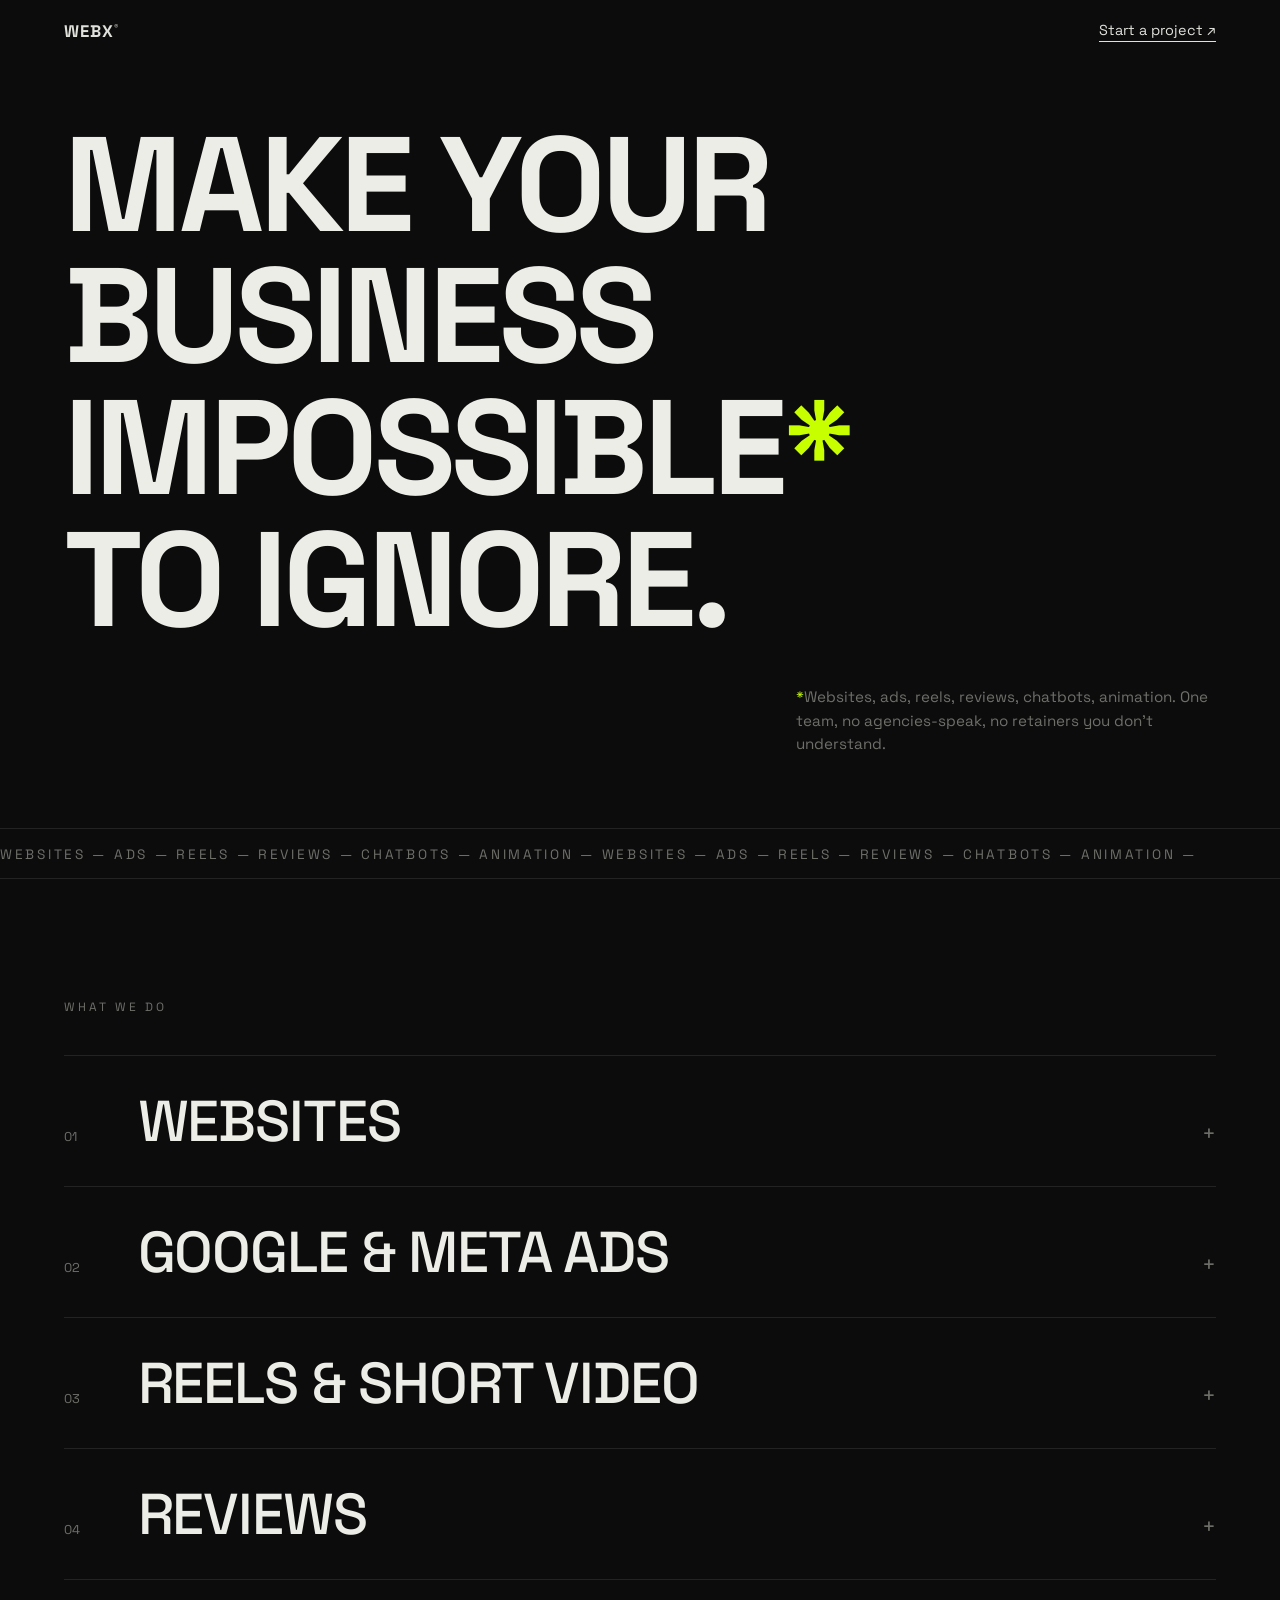
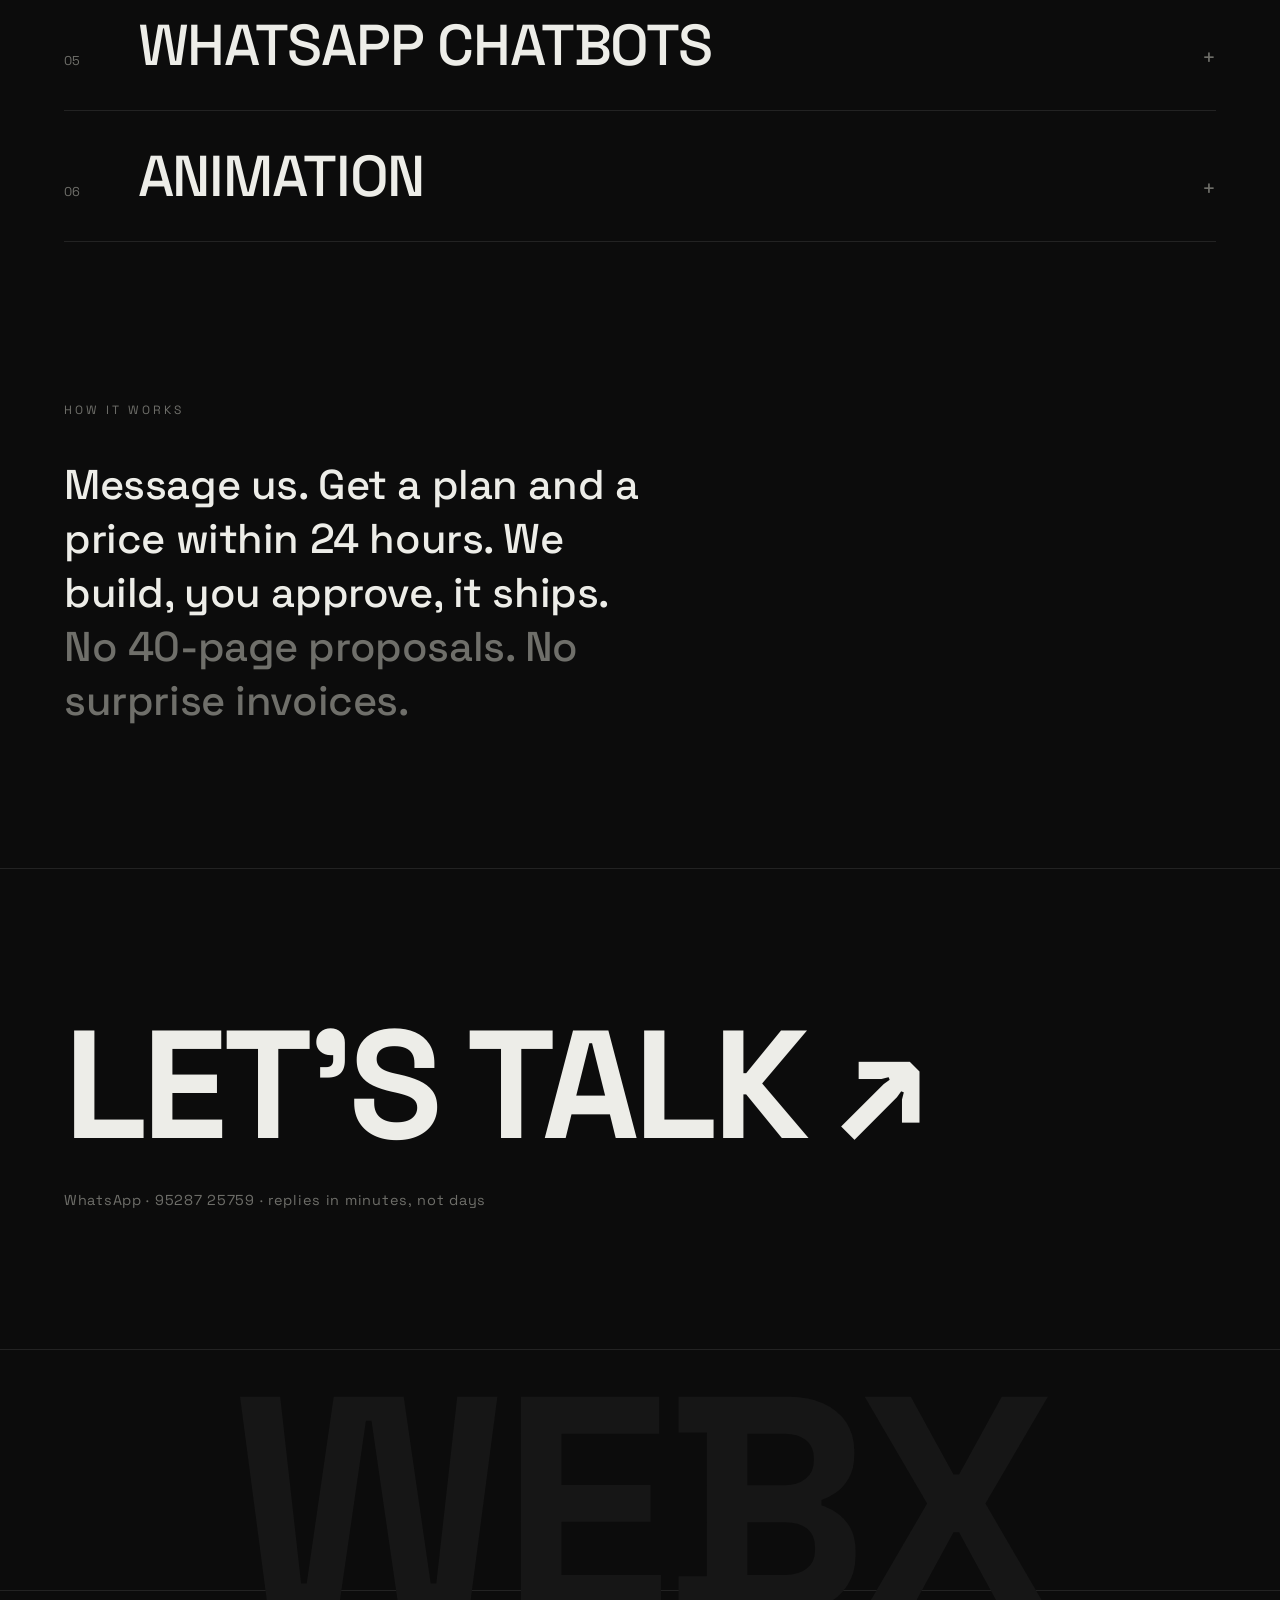
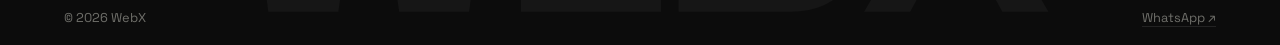
==== public/index.html @ b163cbc6 "Redesign: minimal bold typography-led dark theme" ====
<!DOCTYPE html>
<html lang="en">
<head>
  <meta charset="UTF-8" />
  <meta name="viewport" content="width=device-width, initial-scale=1.0" />
  <title>WebX</title>
  <meta name="description" content="WebX builds websites, runs your ads, and automates your WhatsApp — so customers find you, trust you, and buy from you." />
  <link rel="preconnect" href="https://fonts.googleapis.com" />
  <link rel="preconnect" href="https://fonts.gstatic.com" crossorigin />
  <link href="https://fonts.googleapis.com/css2?family=Space+Grotesk:wght@400;500;700&display=swap" rel="stylesheet" />
  <link rel="stylesheet" href="styles.css" />
</head>
<body>

  <header class="nav">
    <a class="wordmark" href="#top">WEBX<sup>®</sup></a>
    <a class="nav-cta" href="https://wa.me/919528725759?text=Hi%20WebX" target="_blank" rel="noopener">Start a project ↗</a>
  </header>

  <main id="top">

    <!-- Hero -->
    <section class="hero">
      <h1>
        <span class="line">Make your business</span>
        <span class="line">impossible<span class="accent">*</span></span>
        <span class="line">to ignore.</span>
      </h1>
      <p class="hero-note"><span class="accent">*</span>Websites, ads, reels, reviews, chatbots, animation. One team, no agencies-speak, no retainers you don't understand.</p>
    </section>

    <!-- Marquee -->
    <div class="marquee" aria-hidden="true">
      <div class="marquee-track">
        <span>WEBSITES — ADS — REELS — REVIEWS — CHATBOTS — ANIMATION — </span>
        <span>WEBSITES — ADS — REELS — REVIEWS — CHATBOTS — ANIMATION — </span>
      </div>
    </div>

    <!-- Services index -->
    <section class="services">
      <p class="kicker">What we do</p>
      <ul class="index">
        <li class="index-row">
          <button class="index-head" aria-expanded="false">
            <span class="num">01</span>
            <span class="name">Websites</span>
            <span class="plus">+</span>
          </button>
          <div class="index-body"><p>A site that loads fast and sells faster. Built mobile-first, found on Google, live in days — not months.</p></div>
        </li>
        <li class="index-row">
          <button class="index-head" aria-expanded="false">
            <span class="num">02</span>
            <span class="name">Google &amp; Meta Ads</span>
            <span class="plus">+</span>
          </button>
          <div class="index-body"><p>Campaigns measured in calls and orders, not impressions. You see exactly where every rupee goes.</p></div>
        </li>
        <li class="index-row">
          <button class="index-head" aria-expanded="false">
            <span class="num">03</span>
            <span class="name">Reels &amp; Short Video</span>
            <span class="plus">+</span>
          </button>
          <div class="index-body"><p>Content people actually stop scrolling for. Shot, cut and posted on a schedule that keeps you visible.</p></div>
        </li>
        <li class="index-row">
          <button class="index-head" aria-expanded="false">
            <span class="num">04</span>
            <span class="name">Reviews</span>
            <span class="plus">+</span>
          </button>
          <div class="index-body"><p>More five-star proof, less chasing customers for it. We set up the system; the reviews follow.</p></div>
        </li>
        <li class="index-row">
          <button class="index-head" aria-expanded="false">
            <span class="num">05</span>
            <span class="name">WhatsApp Chatbots</span>
            <span class="plus">+</span>
          </button>
          <div class="index-body"><p>Replies at 2am without you being awake. Capture leads, answer FAQs, take bookings — automatically.</p></div>
        </li>
        <li class="index-row">
          <button class="index-head" aria-expanded="false">
            <span class="num">06</span>
            <span class="name">Animation</span>
            <span class="plus">+</span>
          </button>
          <div class="index-body"><p>Logo stings, explainers and motion graphics that make your brand stick in people's heads.</p></div>
        </li>
      </ul>
    </section>

    <!-- How -->
    <section class="how">
      <p class="kicker">How it works</p>
      <p class="how-text">Message us. Get a plan and a price within 24 hours. We build, you approve, it ships. <span class="dim">No 40-page proposals. No surprise invoices.</span></p>
    </section>

    <!-- CTA -->
    <section class="cta">
      <a class="cta-link" href="https://wa.me/919528725759?text=Hi%20WebX%2C%20let%27s%20talk." target="_blank" rel="noopener">
        <span>Let's talk</span>
        <span class="cta-arrow">↗</span>
      </a>
      <p class="cta-sub">WhatsApp · 95287 25759 · replies in minutes, not days</p>
    </section>

  </main>

  <footer class="footer">
    <div class="footer-mark" aria-hidden="true">WEBX</div>
    <div class="footer-meta">
      <span>© <span id="year"></span> WebX</span>
      <a href="https://wa.me/919528725759" target="_blank" rel="noopener">WhatsApp ↗</a>
    </div>
  </footer>

  <script src="script.js"></script>
</body>
</html>
---- public/styles.css ----
:root {
  --bg: #0c0c0c;
  --ink: #ededе8;
  --ink: #edede8;
  --dim: #6f6f6a;
  --accent: #c8ff00;
  --rule: #232323;
  --pad: clamp(20px, 5vw, 72px);
}

* { margin: 0; padding: 0; box-sizing: border-box; }

html { scroll-behavior: smooth; }

body {
  background: var(--bg);
  color: var(--ink);
  font-family: 'Space Grotesk', sans-serif;
  -webkit-font-smoothing: antialiased;
}

::selection { background: var(--accent); color: #0c0c0c; }

a { color: inherit; text-decoration: none; }

.accent { color: var(--accent); }
.dim { color: var(--dim); }

.kicker {
  font-size: 0.75rem;
  letter-spacing: 0.25em;
  text-transform: uppercase;
  color: var(--dim);
  margin-bottom: 40px;
}

/* Nav */
.nav {
  position: fixed;
  top: 0; left: 0; right: 0;
  z-index: 50;
  display: flex;
  justify-content: space-between;
  align-items: center;
  padding: 20px var(--pad);
  mix-blend-mode: difference;
}
.wordmark {
  font-weight: 700;
  letter-spacing: 0.06em;
  font-size: 1.05rem;
}
.wordmark sup { font-size: 0.5em; font-weight: 400; }
.nav-cta {
  font-size: 0.9rem;
  border-bottom: 1px solid currentColor;
  padding-bottom: 2px;
  transition: opacity 0.2s;
}
.nav-cta:hover { opacity: 0.6; }

/* Hero */
.hero {
  min-height: 92vh;
  display: flex;
  flex-direction: column;
  justify-content: flex-end;
  padding: 0 var(--pad) 8vh;
}
.hero h1 {
  font-size: clamp(2.8rem, 10.5vw, 9.5rem);
  line-height: 0.98;
  font-weight: 700;
  letter-spacing: -0.03em;
  text-transform: uppercase;
}
.hero h1 .line { display: block; }
.hero-note {
  max-width: 420px;
  margin-top: 40px;
  color: var(--dim);
  font-size: 0.95rem;
  line-height: 1.55;
  align-self: flex-end;
}

/* Marquee */
.marquee {
  border-top: 1px solid var(--rule);
  border-bottom: 1px solid var(--rule);
  overflow: hidden;
  padding: 14px 0;
  white-space: nowrap;
}
.marquee-track {
  display: inline-block;
  animation: scroll 28s linear infinite;
}
.marquee-track span {
  font-size: 0.85rem;
  letter-spacing: 0.2em;
  color: var(--dim);
}
@keyframes scroll {
  from { transform: translateX(0); }
  to { transform: translateX(-50%); }
}

/* Services index */
.services {
  padding: 120px var(--pad);
}
.index { list-style: none; }
.index-row { border-top: 1px solid var(--rule); }
.index-row:last-child { border-bottom: 1px solid var(--rule); }
.index-head {
  display: flex;
  align-items: baseline;
  gap: clamp(16px, 4vw, 48px);
  width: 100%;
  background: none;
  border: none;
  color: inherit;
  font: inherit;
  text-align: left;
  padding: 28px 0;
  cursor: pointer;
}
.index-head .num {
  font-size: 0.8rem;
  color: var(--dim);
  min-width: 2em;
}
.index-head .name {
  font-size: clamp(1.6rem, 5vw, 3.6rem);
  font-weight: 500;
  letter-spacing: -0.02em;
  text-transform: uppercase;
  transition: color 0.25s, transform 0.25s;
  flex: 1;
}
.index-head .plus {
  font-size: 1.4rem;
  color: var(--dim);
  transition: transform 0.3s, color 0.3s;
}
.index-head:hover .name { color: var(--accent); transform: translateX(8px); }
.index-row.open .plus { transform: rotate(45deg); color: var(--accent); }
.index-body {
  max-height: 0;
  overflow: hidden;
  transition: max-height 0.4s ease;
}
.index-body p {
  padding: 0 0 32px calc(2em + clamp(16px, 4vw, 48px));
  max-width: 560px;
  color: var(--dim);
  line-height: 1.6;
}

/* How */
.how {
  padding: 40px var(--pad) 140px;
}
.how-text {
  font-size: clamp(1.4rem, 3.4vw, 2.6rem);
  line-height: 1.3;
  font-weight: 500;
  letter-spacing: -0.01em;
  max-width: 22ch;
}

/* CTA */
.cta {
  border-top: 1px solid var(--rule);
  padding: 140px var(--pad);
  text-align: left;
}
.cta-link {
  display: inline-flex;
  align-items: baseline;
  gap: 0.2em;
  font-size: clamp(3rem, 12vw, 11rem);
  font-weight: 700;
  letter-spacing: -0.03em;
  text-transform: uppercase;
  line-height: 1;
  transition: color 0.25s;
}
.cta-link:hover { color: var(--accent); }
.cta-arrow { transition: transform 0.25s; }
.cta-link:hover .cta-arrow { transform: translate(0.08em, -0.08em); }
.cta-sub {
  margin-top: 28px;
  color: var(--dim);
  font-size: 0.9rem;
  letter-spacing: 0.05em;
}

/* Footer */
.footer {
  border-top: 1px solid var(--rule);
  overflow: hidden;
}
.footer-mark {
  font-size: clamp(6rem, 24vw, 24rem);
  font-weight: 700;
  letter-spacing: -0.02em;
  line-height: 0.78;
  text-align: center;
  color: #161616;
  user-select: none;
  transform: translateY(0.12em);
}
.footer-meta {
  display: flex;
  justify-content: space-between;
  padding: 18px var(--pad);
  border-top: 1px solid var(--rule);
  font-size: 0.8rem;
  color: var(--dim);
}
.footer-meta a { border-bottom: 1px solid var(--rule); transition: color 0.2s; }
.footer-meta a:hover { color: var(--ink); }

/* Reveal */
.reveal-up { opacity: 0; transform: translateY(30px); transition: opacity 0.7s ease, transform 0.7s ease; }
.reveal-up.in { opacity: 1; transform: none; }

@media (max-width: 600px) {
  .hero { min-height: 86vh; }
  .hero-note { align-self: flex-start; }
}
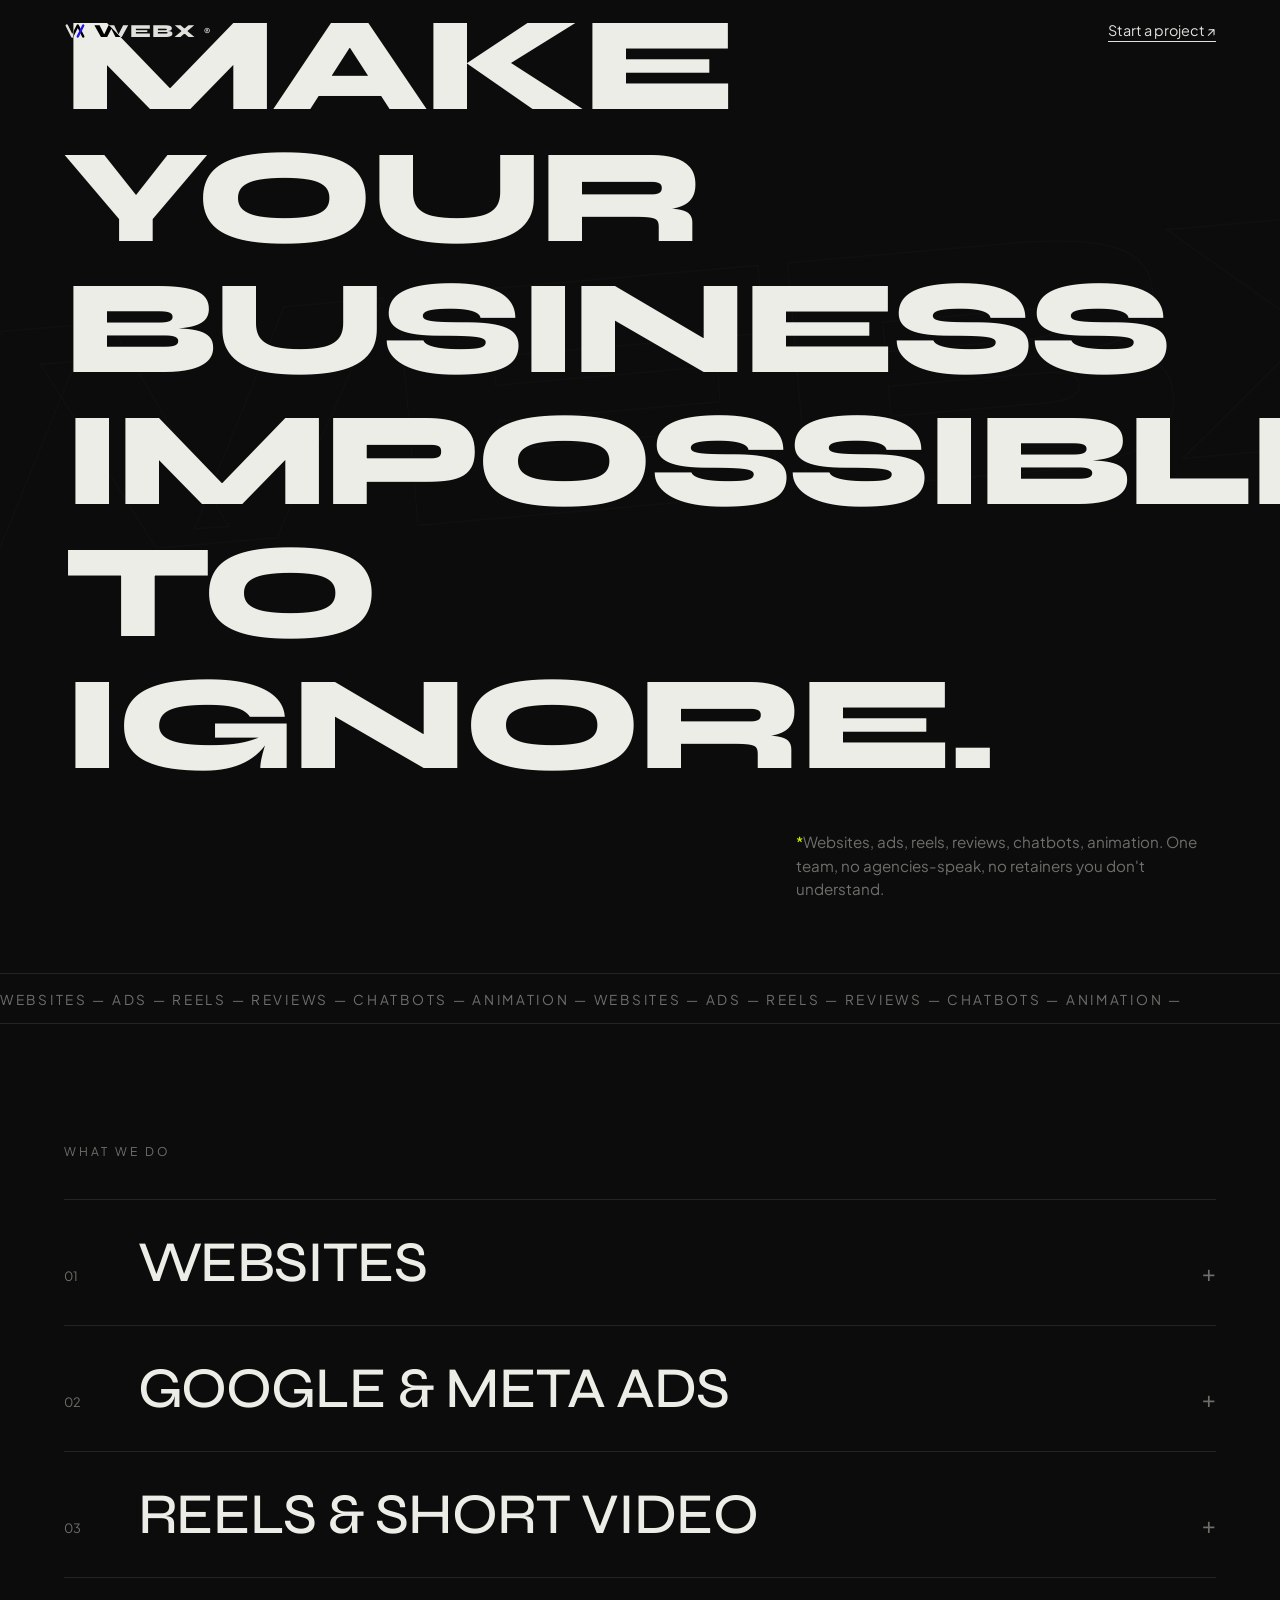
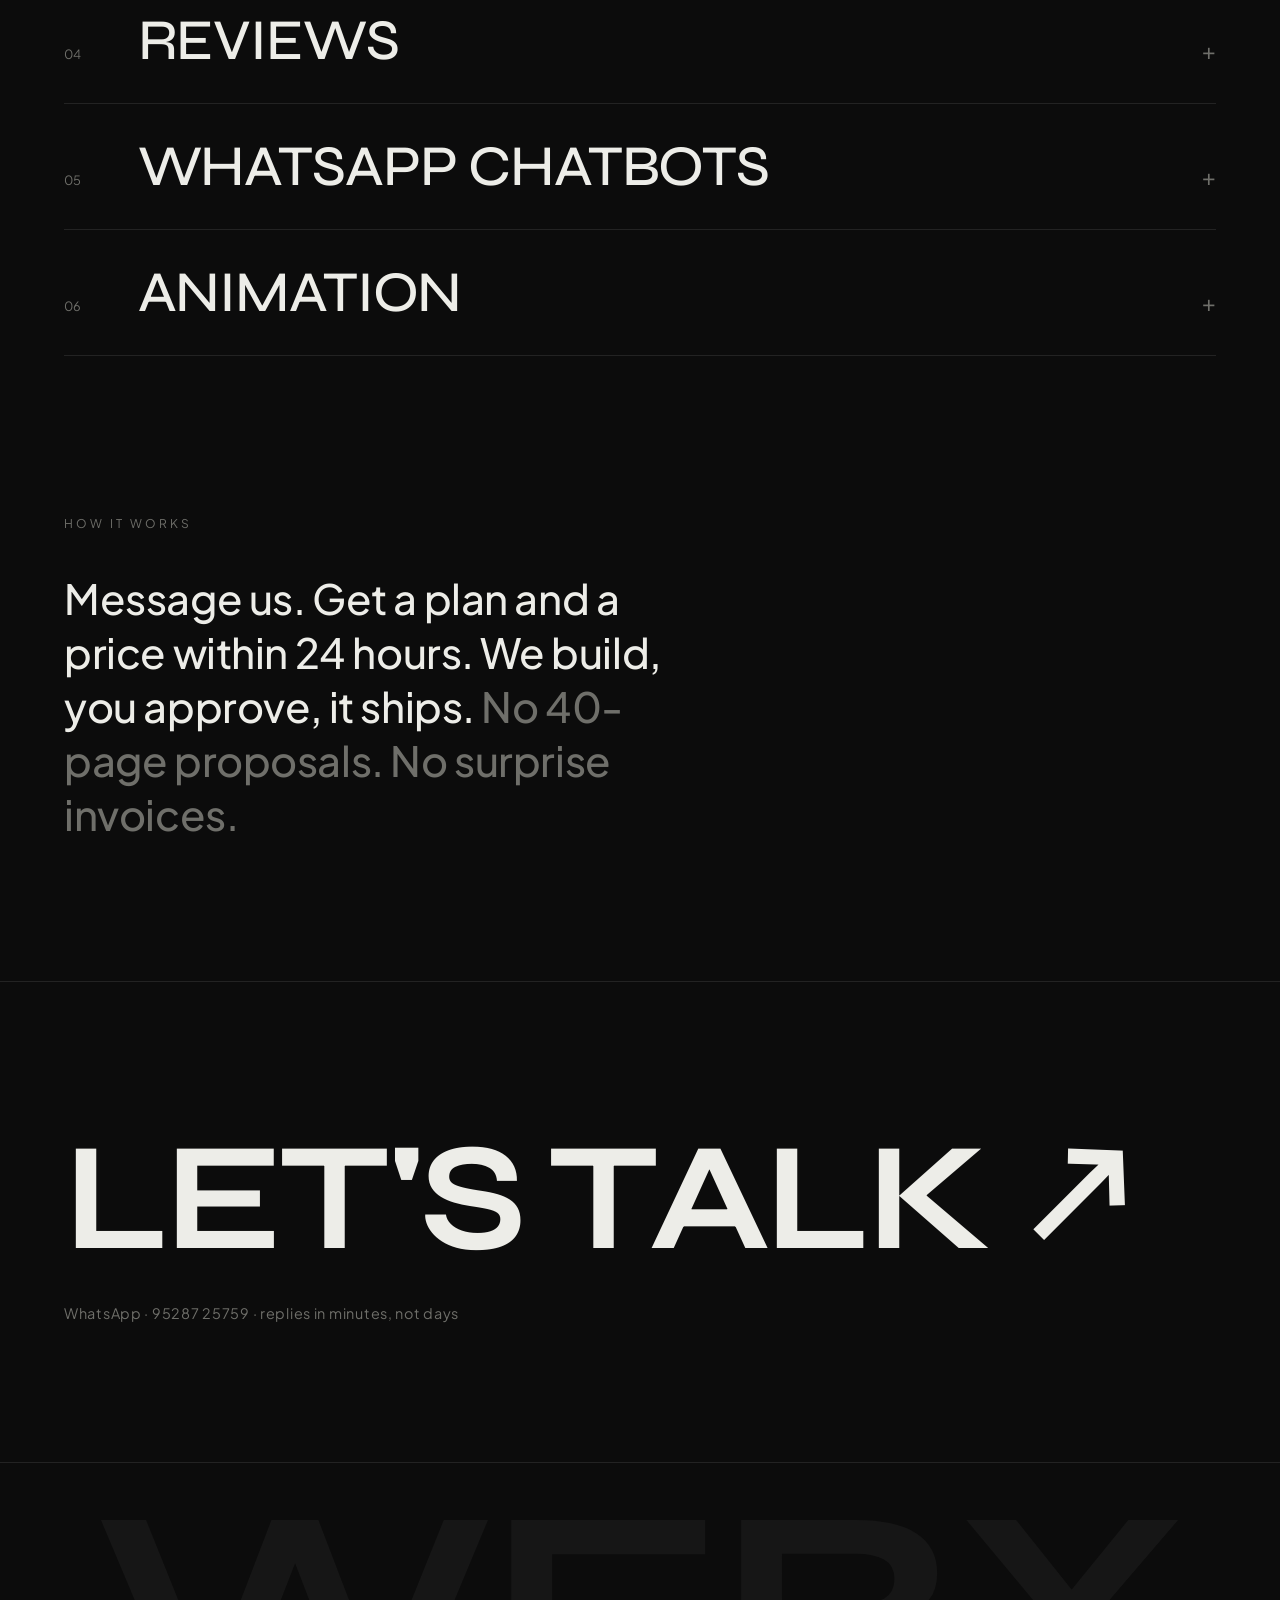
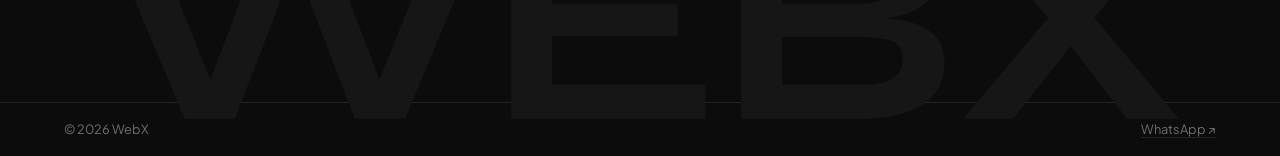
==== commit 4d2ae748: "design: update typography, add logo mark and hero background text" ====
--- a/public/index.html
+++ b/public/index.html
@@ -7,13 +7,19 @@
   <meta name="description" content="WebX builds websites, runs your ads, and automates your WhatsApp — so customers find you, trust you, and buy from you." />
   <link rel="preconnect" href="https://fonts.googleapis.com" />
   <link rel="preconnect" href="https://fonts.gstatic.com" crossorigin />
-  <link href="https://fonts.googleapis.com/css2?family=Space+Grotesk:wght@400;500;700&display=swap" rel="stylesheet" />
+  <link href="https://fonts.googleapis.com/css2?family=Plus+Jakarta+Sans:wght@400;500;600;700&family=Syne:wght@700;800&display=swap" rel="stylesheet" />
   <link rel="stylesheet" href="styles.css" />
 </head>
 <body>
 
   <header class="nav">
-    <a class="wordmark" href="#top">WEBX<sup>®</sup></a>
+    <a class="wordmark" href="#top">
+      <svg class="logo-mark" viewBox="0 0 32 32" fill="none" xmlns="http://www.w3.org/2000/svg">
+        <path d="M4 8L12 24L20 8L28 24" stroke="currentColor" stroke-width="3.5" stroke-linecap="round" stroke-linejoin="round"/>
+        <path d="M28 8L20 24" stroke="var(--accent)" stroke-width="3.5" stroke-linecap="round" stroke-linejoin="round"/>
+      </svg>
+      <span>WEBX</span><sup>®</sup>
+    </a>
     <a class="nav-cta" href="https://wa.me/919528725759?text=Hi%20WebX" target="_blank" rel="noopener">Start a project ↗</a>
   </header>
 
@@ -21,6 +27,7 @@
 
     <!-- Hero -->
     <section class="hero">
+      <div class="hero-bg-text" aria-hidden="true">WEBX</div>
       <h1>
         <span class="line">Make your business</span>
         <span class="line">impossible<span class="accent">*</span></span>
--- a/public/styles.css
+++ b/public/styles.css
@@ -1,6 +1,5 @@
 :root {
   --bg: #0c0c0c;
-  --ink: #ededе8;
   --ink: #edede8;
   --dim: #6f6f6a;
   --accent: #c8ff00;
@@ -15,8 +14,11 @@
 body {
   background: var(--bg);
   color: var(--ink);
-  font-family: 'Space Grotesk', sans-serif;
+  font-family: 'Plus Jakarta Sans', sans-serif;
   -webkit-font-smoothing: antialiased;
+}
+h1, .hero h1, .cta-link, .footer-mark, .hero-bg-text, .index-head .name {
+  font-family: 'Syne', sans-serif;
 }
 
 ::selection { background: var(--accent); color: #0c0c0c; }
@@ -46,11 +48,19 @@
   mix-blend-mode: difference;
 }
 .wordmark {
-  font-weight: 700;
+  display: inline-flex;
+  align-items: center;
+  gap: 8px;
+  font-family: 'Syne', sans-serif;
+  font-weight: 800;
   letter-spacing: 0.06em;
-  font-size: 1.05rem;
+  font-size: 1.15rem;
 }
 .wordmark sup { font-size: 0.5em; font-weight: 400; }
+.logo-mark {
+  height: 22px;
+  width: auto;
+}
 .nav-cta {
   font-size: 0.9rem;
   border-bottom: 1px solid currentColor;
@@ -66,13 +76,17 @@
   flex-direction: column;
   justify-content: flex-end;
   padding: 0 var(--pad) 8vh;
+  position: relative;
+  overflow: hidden;
 }
 .hero h1 {
   font-size: clamp(2.8rem, 10.5vw, 9.5rem);
   line-height: 0.98;
-  font-weight: 700;
+  font-weight: 800;
   letter-spacing: -0.03em;
   text-transform: uppercase;
+  position: relative;
+  z-index: 2;
 }
 .hero h1 .line { display: block; }
 .hero-note {
@@ -82,6 +96,23 @@
   font-size: 0.95rem;
   line-height: 1.55;
   align-self: flex-end;
+  position: relative;
+  z-index: 2;
+}
+.hero-bg-text {
+  position: absolute;
+  top: 40%;
+  left: 50%;
+  transform: translate(-50%, -50%) rotate(-5deg);
+  font-size: clamp(10rem, 28vw, 36rem);
+  font-weight: 800;
+  color: transparent;
+  -webkit-text-stroke: 1.5px rgba(255, 255, 255, 0.015);
+  letter-spacing: -0.05em;
+  z-index: 1;
+  pointer-events: none;
+  user-select: none;
+  white-space: nowrap;
 }
 
 /* Marquee */
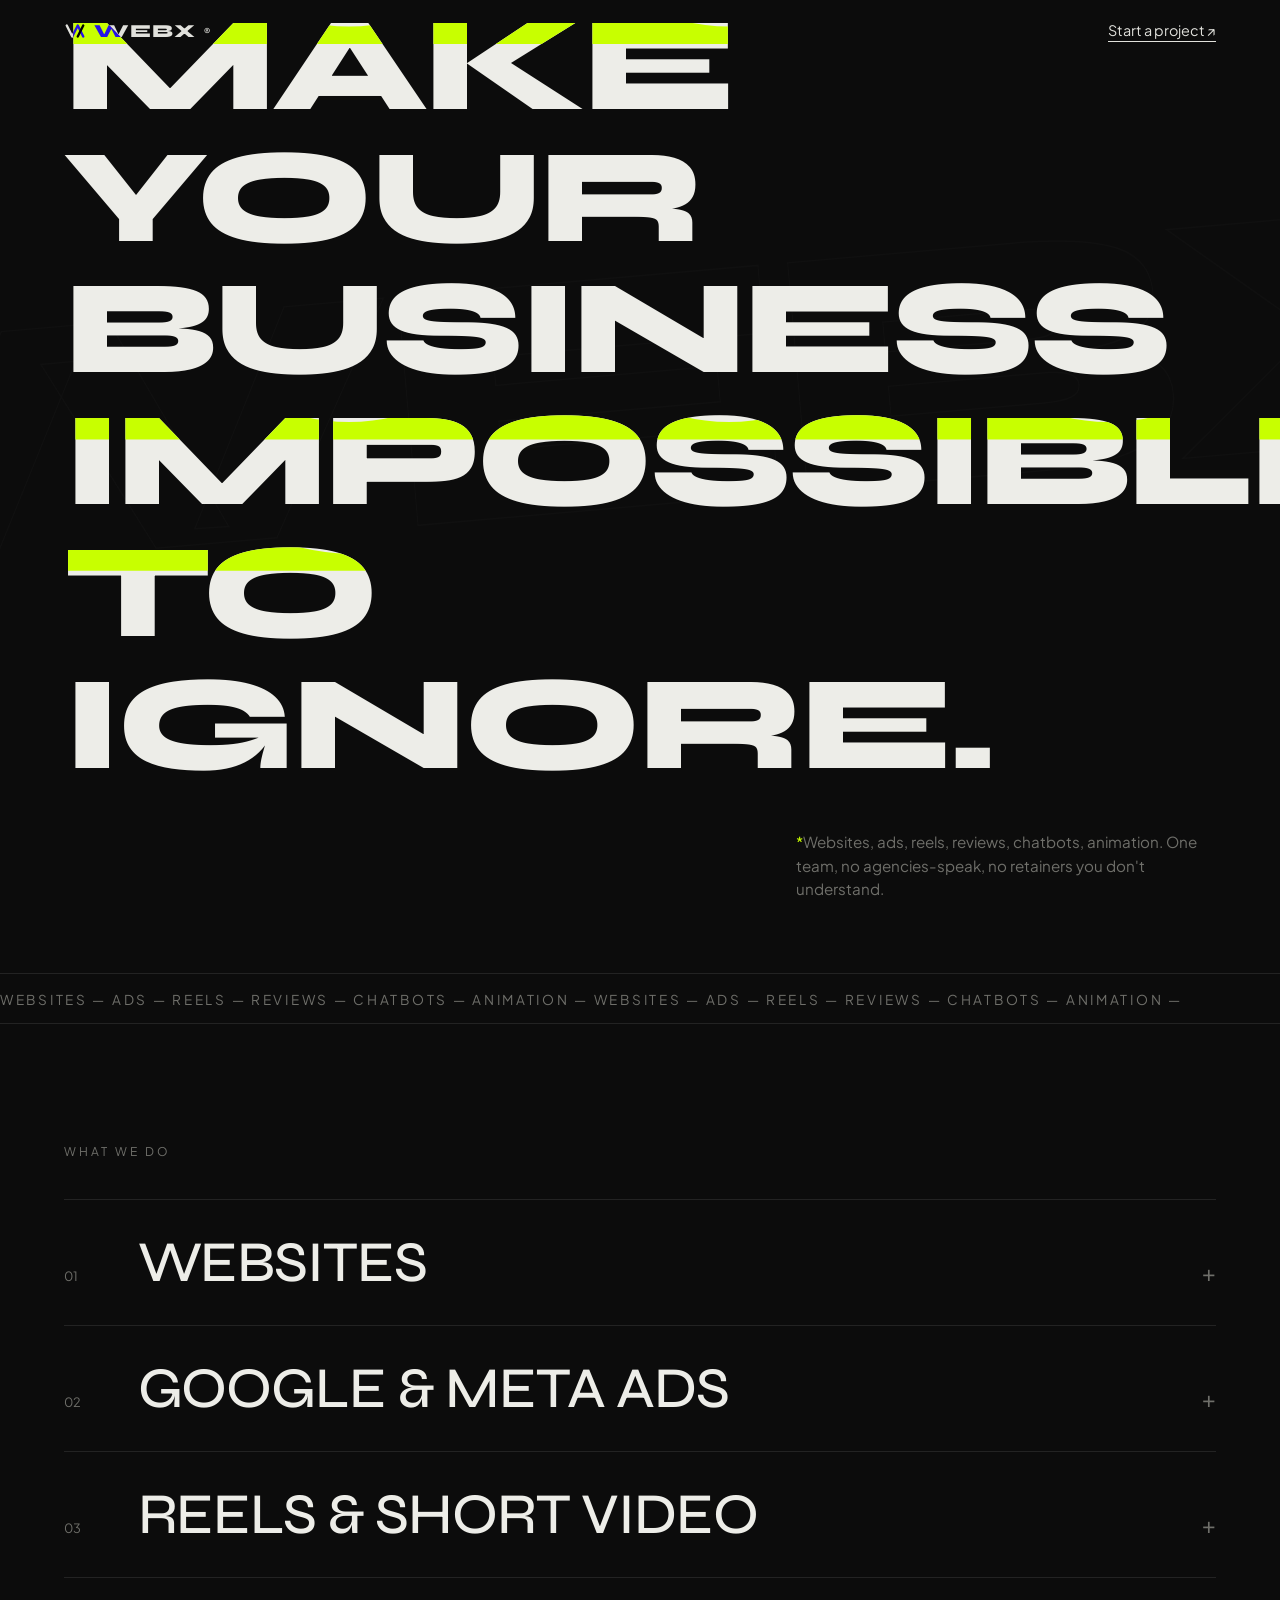
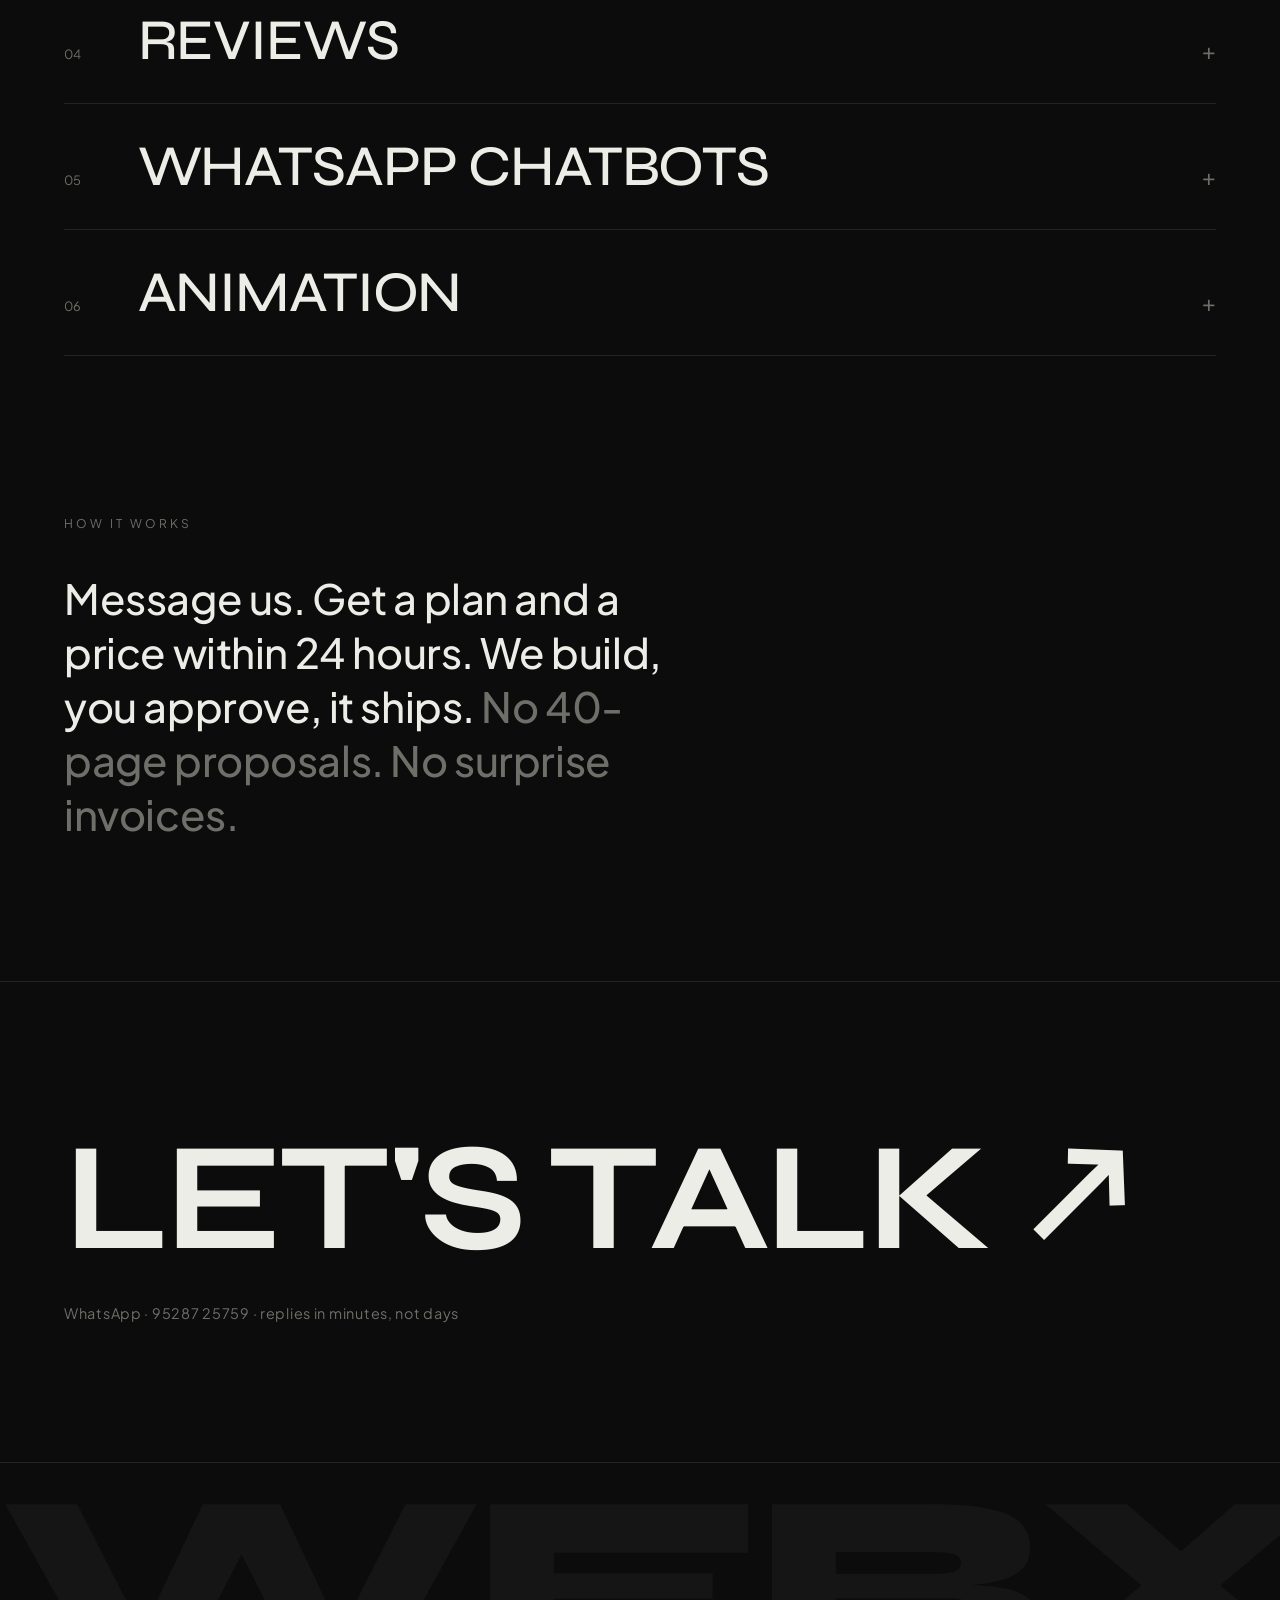
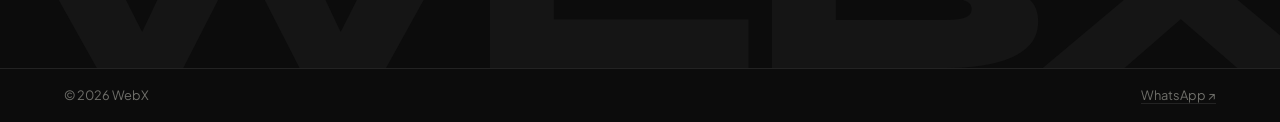
==== commit 5fd4633e: "feat: add animated liquid wave neon fill hover effect to hero heading lines" ====
--- a/public/index.html
+++ b/public/index.html
@@ -29,9 +29,9 @@
     <section class="hero">
       <div class="hero-bg-text" aria-hidden="true">WEBX</div>
       <h1>
-        <span class="line">Make your business</span>
-        <span class="line">impossible<span class="accent">*</span></span>
-        <span class="line">to ignore.</span>
+        <span class="line" data-text="Make your business">Make your business</span>
+        <span class="line" data-text="impossible*">impossible<span class="accent">*</span></span>
+        <span class="line" data-text="to ignore.">to ignore.</span>
       </h1>
       <p class="hero-note"><span class="accent">*</span>Websites, ads, reels, reviews, chatbots, animation. One team, no agencies-speak, no retainers you don't understand.</p>
     </section>
--- a/public/styles.css
+++ b/public/styles.css
@@ -88,7 +88,40 @@
   position: relative;
   z-index: 2;
 }
-.hero h1 .line { display: block; }
+.hero h1 .line {
+  display: table;
+  position: relative;
+  cursor: pointer;
+}
+.hero h1 .line::after {
+  content: attr(data-text);
+  position: absolute;
+  left: 0;
+  top: 0;
+  width: 100%;
+  height: 100%;
+  color: transparent;
+  background-image: url("data:image/svg+xml,%3Csvg xmlns='http://www.w3.org/2000/svg' viewBox='0 0 120 28'%3E%3Cpath d='M0 15 Q 30 0, 60 15 T 120 15 L 120 28 L 0 28 Z' fill='%23c8ff00'/%3E%3C/svg%3E");
+  background-repeat: repeat-x;
+  background-size: 380px 200%;
+  background-position: 0 100%;
+  -webkit-background-clip: text;
+  background-clip: text;
+  transition: background-position 0.6s ease-in-out;
+  pointer-events: none;
+}
+.hero h1 .line:hover::after {
+  animation: liquid-fill 0.8s cubic-bezier(0.19, 1, 0.22, 1) forwards, liquid-wave 2.5s linear infinite;
+}
+
+@keyframes liquid-fill {
+  from { background-position-y: 100%; }
+  to { background-position-y: -10%; }
+}
+@keyframes liquid-wave {
+  from { background-position-x: 0; }
+  to { background-position-x: 380px; }
+}
 .hero-note {
   max-width: 420px;
   margin-top: 40px;
@@ -142,8 +175,22 @@
   padding: 120px var(--pad);
 }
 .index { list-style: none; }
-.index-row { border-top: 1px solid var(--rule); }
+.index-row {
+  border-top: 1px solid var(--rule);
+  transition: background-color 0.3s ease, border-color 0.3s ease, transform 0.3s ease;
+  position: relative;
+}
 .index-row:last-child { border-bottom: 1px solid var(--rule); }
+.index-row:hover {
+  background-color: rgba(200, 255, 0, 0.015);
+  border-color: rgba(200, 255, 0, 0.35);
+  transform: scale(1.005) translateY(-2px);
+  z-index: 5;
+  box-shadow: 0 10px 30px rgba(0, 0, 0, 0.45);
+}
+.index-row:hover + .index-row {
+  border-top-color: transparent;
+}
 .index-head {
   display: flex;
   align-items: baseline;
@@ -232,16 +279,19 @@
 .footer {
   border-top: 1px solid var(--rule);
   overflow: hidden;
+  position: relative;
 }
 .footer-mark {
-  font-size: clamp(6rem, 24vw, 24rem);
-  font-weight: 700;
-  letter-spacing: -0.02em;
-  line-height: 0.78;
+  font-size: clamp(5rem, 20vw, 20rem);
+  font-weight: 800;
+  letter-spacing: -0.04em;
+  line-height: 0.8;
   text-align: center;
-  color: #161616;
+  color: #151515;
   user-select: none;
-  transform: translateY(0.12em);
+  transform: translateY(0.08em);
+  position: relative;
+  z-index: 1;
 }
 .footer-meta {
   display: flex;
@@ -250,6 +300,9 @@
   border-top: 1px solid var(--rule);
   font-size: 0.8rem;
   color: var(--dim);
+  position: relative;
+  z-index: 2;
+  background: var(--bg);
 }
 .footer-meta a { border-bottom: 1px solid var(--rule); transition: color 0.2s; }
 .footer-meta a:hover { color: var(--ink); }
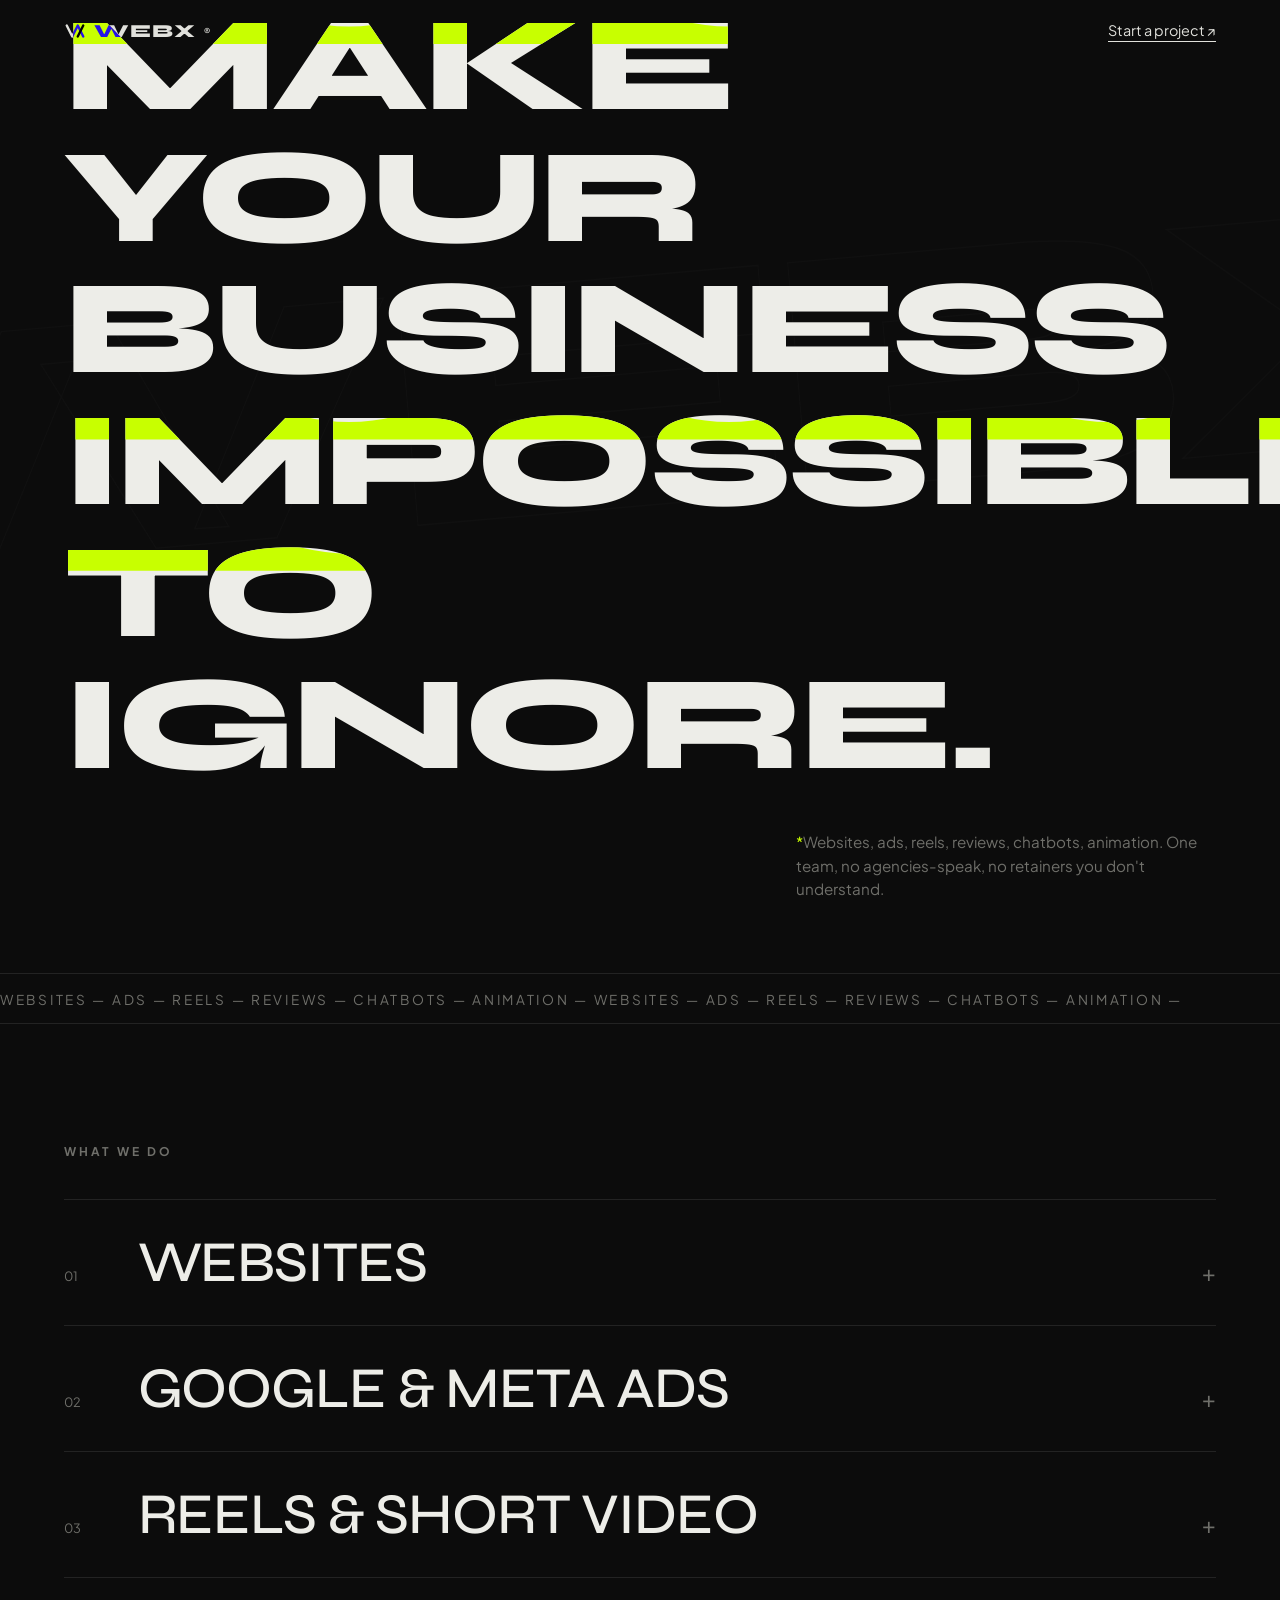
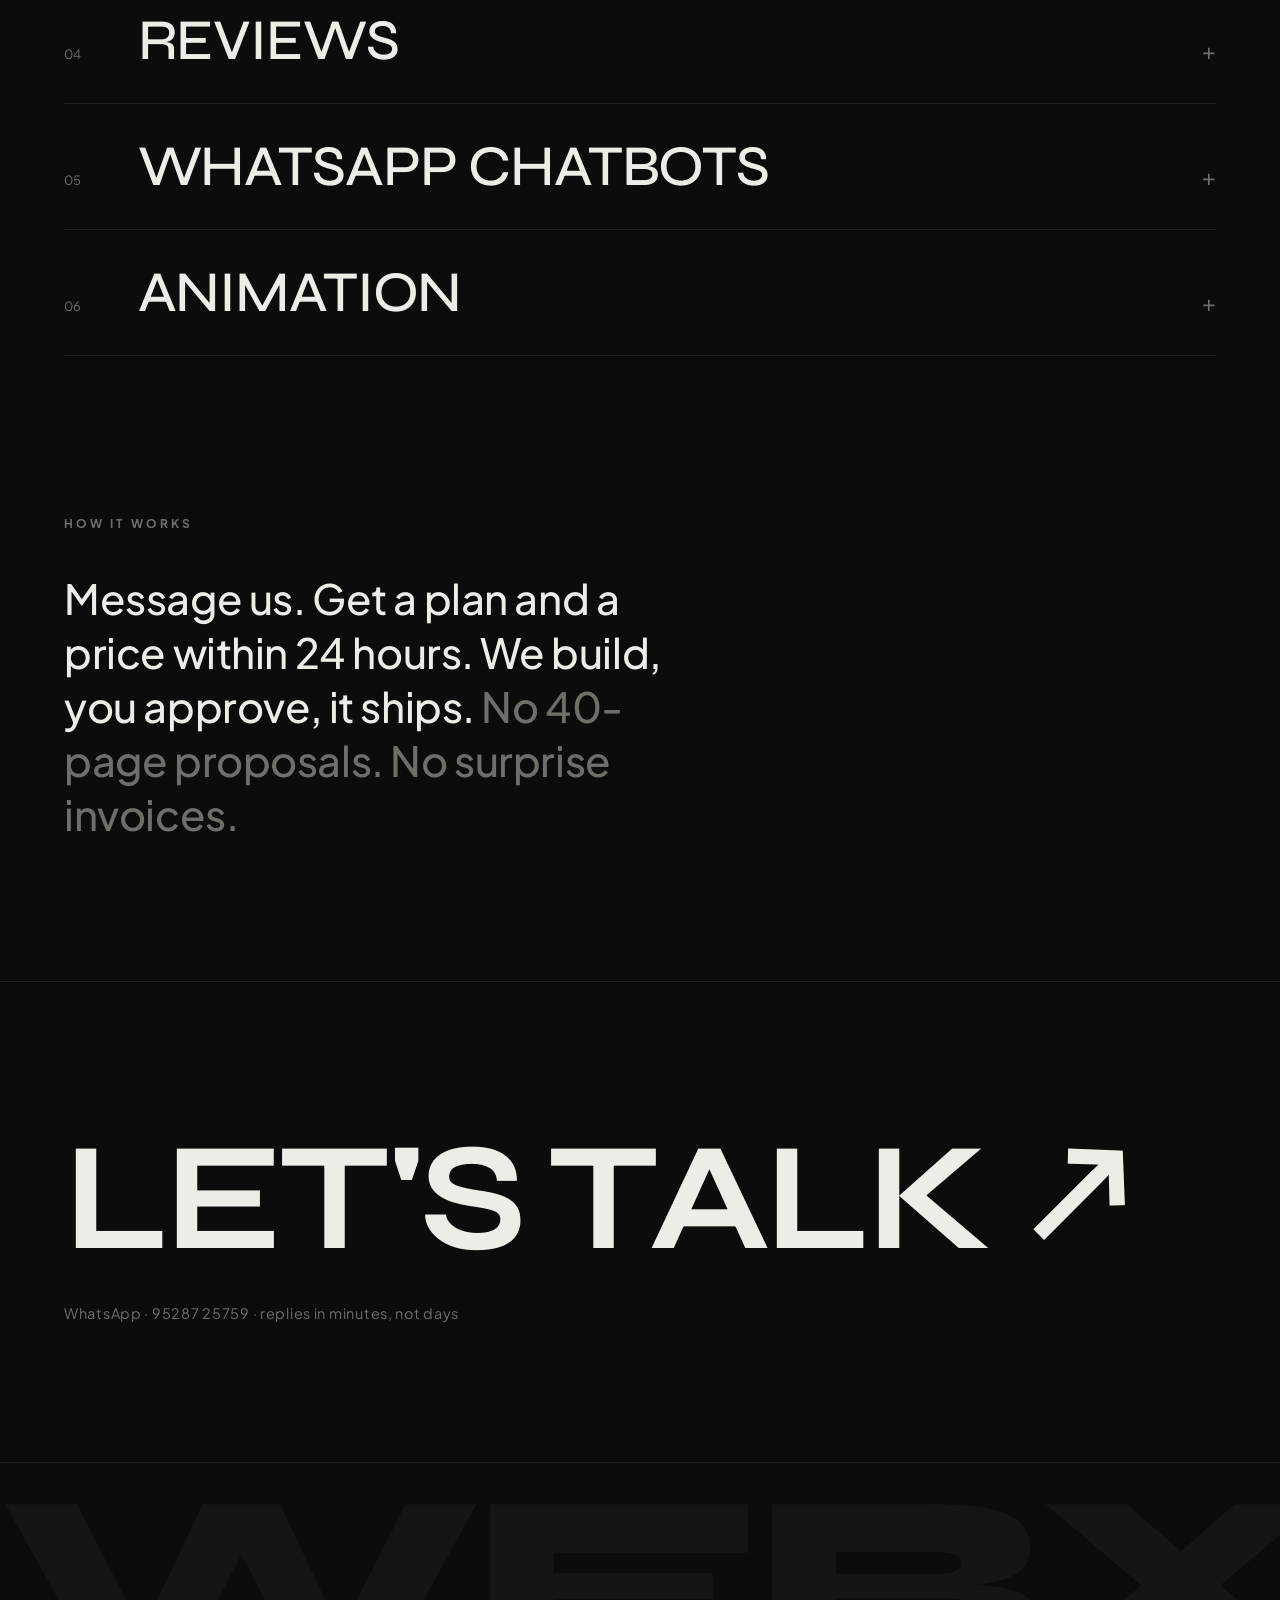
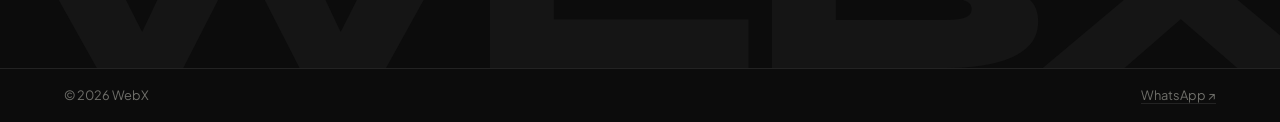
==== commit bbfb0495: "seo: optimize metadata, open graph tags, json-ld schema, semantic headings and descriptive ids" ====
--- a/public/index.html
+++ b/public/index.html
@@ -3,12 +3,53 @@
 <head>
   <meta charset="UTF-8" />
   <meta name="viewport" content="width=device-width, initial-scale=1.0" />
-  <title>WebX</title>
-  <meta name="description" content="WebX builds websites, runs your ads, and automates your WhatsApp — so customers find you, trust you, and buy from you." />
+  <title>WebX | Premium Websites, Ads &amp; WhatsApp Automation for Businesses</title>
+  <meta name="description" content="WebX builds high-speed websites, manages high-ROAS Meta &amp; Google ads, creates viral short-form videos, and deploys smart WhatsApp chatbots to scale your business." />
+  <meta name="robots" content="index, follow" />
+  <link rel="canonical" href="https://webx-12dfae.gitlab.io/" />
+
+  <!-- Open Graph / Facebook -->
+  <meta property="og:type" content="website" />
+  <meta property="og:url" content="https://webx-12dfae.gitlab.io/" />
+  <meta property="og:title" content="WebX | Premium Websites, Ads &amp; WhatsApp Automation" />
+  <meta property="og:description" content="Get high-performance websites, high-ROAS advertising campaigns, viral short video production, and custom WhatsApp automation from a single elite team." />
+  <meta property="og:site_name" content="WebX" />
+
+  <!-- Twitter -->
+  <meta name="twitter:card" content="summary_large_image" />
+  <meta name="twitter:url" content="https://webx-12dfae.gitlab.io/" />
+  <meta name="twitter:title" content="WebX | Premium Websites, Ads &amp; WhatsApp Automation" />
+  <meta name="twitter:description" content="Get high-performance websites, high-ROAS advertising campaigns, viral short video production, and custom WhatsApp automation from a single elite team." />
+
+  <!-- Preconnect and Fonts -->
   <link rel="preconnect" href="https://fonts.googleapis.com" />
   <link rel="preconnect" href="https://fonts.gstatic.com" crossorigin />
   <link href="https://fonts.googleapis.com/css2?family=Plus+Jakarta+Sans:wght@400;500;600;700&family=Syne:wght@700;800&display=swap" rel="stylesheet" />
   <link rel="stylesheet" href="styles.css" />
+
+  <!-- JSON-LD Structured Data for LocalBusiness/ProfessionalService -->
+  <script type="application/ld+json">
+  {
+    "@context": "https://schema.org",
+    "@type": "ProfessionalService",
+    "name": "WebX",
+    "url": "https://webx-12dfae.gitlab.io/",
+    "description": "WebX builds high-performance websites, manages high-ROAS Google & Meta ad campaigns, creates engaging short-form video content, and deploys intelligent WhatsApp chatbots for businesses.",
+    "telephone": "+919528725759",
+    "priceRange": "$$",
+    "address": {
+      "@type": "PostalAddress",
+      "addressCountry": "IN"
+    },
+    "serviceType": [
+      "Web Design & Development",
+      "Digital Marketing & Advertising",
+      "Short Video Production",
+      "WhatsApp Chatbot Automation",
+      "Animation & Motion Design"
+    ]
+  }
+  </script>
 </head>
 <body>
 
@@ -20,7 +61,7 @@
       </svg>
       <span>WEBX</span><sup>®</sup>
     </a>
-    <a class="nav-cta" href="https://wa.me/919528725759?text=Hi%20WebX" target="_blank" rel="noopener">Start a project ↗</a>
+    <a class="nav-cta" id="nav-cta-start" href="https://wa.me/919528725759?text=Hi%20WebX" target="_blank" rel="noopener">Start a project ↗</a>
   </header>
 
   <main id="top">
@@ -46,68 +87,68 @@
 
     <!-- Services index -->
     <section class="services">
-      <p class="kicker">What we do</p>
+      <h2 class="kicker">What we do</h2>
       <ul class="index">
-        <li class="index-row">
-          <button class="index-head" aria-expanded="false">
+        <li class="index-row" id="service-row-websites">
+          <button class="index-head" id="service-btn-websites" aria-expanded="false">
             <span class="num">01</span>
-            <span class="name">Websites</span>
+            <h3 class="name">Websites</h3>
             <span class="plus">+</span>
           </button>
-          <div class="index-body"><p>A site that loads fast and sells faster. Built mobile-first, found on Google, live in days — not months.</p></div>
+          <div class="index-body" id="service-body-websites"><p>A site that loads fast and sells faster. Built mobile-first, found on Google, live in days — not months.</p></div>
         </li>
-        <li class="index-row">
-          <button class="index-head" aria-expanded="false">
+        <li class="index-row" id="service-row-ads">
+          <button class="index-head" id="service-btn-ads" aria-expanded="false">
             <span class="num">02</span>
-            <span class="name">Google &amp; Meta Ads</span>
+            <h3 class="name">Google &amp; Meta Ads</h3>
             <span class="plus">+</span>
           </button>
-          <div class="index-body"><p>Campaigns measured in calls and orders, not impressions. You see exactly where every rupee goes.</p></div>
+          <div class="index-body" id="service-body-ads"><p>Campaigns measured in calls and orders, not impressions. You see exactly where every rupee goes.</p></div>
         </li>
-        <li class="index-row">
-          <button class="index-head" aria-expanded="false">
+        <li class="index-row" id="service-row-video">
+          <button class="index-head" id="service-btn-video" aria-expanded="false">
             <span class="num">03</span>
-            <span class="name">Reels &amp; Short Video</span>
+            <h3 class="name">Reels &amp; Short Video</h3>
             <span class="plus">+</span>
           </button>
-          <div class="index-body"><p>Content people actually stop scrolling for. Shot, cut and posted on a schedule that keeps you visible.</p></div>
+          <div class="index-body" id="service-body-video"><p>Content people actually stop scrolling for. Shot, cut and posted on a schedule that keeps you visible.</p></div>
         </li>
-        <li class="index-row">
-          <button class="index-head" aria-expanded="false">
+        <li class="index-row" id="service-row-reviews">
+          <button class="index-head" id="service-btn-reviews" aria-expanded="false">
             <span class="num">04</span>
-            <span class="name">Reviews</span>
+            <h3 class="name">Reviews</h3>
             <span class="plus">+</span>
           </button>
-          <div class="index-body"><p>More five-star proof, less chasing customers for it. We set up the system; the reviews follow.</p></div>
+          <div class="index-body" id="service-body-reviews"><p>More five-star proof, less chasing customers for it. We set up the system; the reviews follow.</p></div>
         </li>
-        <li class="index-row">
-          <button class="index-head" aria-expanded="false">
+        <li class="index-row" id="service-row-chatbots">
+          <button class="index-head" id="service-btn-chatbots" aria-expanded="false">
             <span class="num">05</span>
-            <span class="name">WhatsApp Chatbots</span>
+            <h3 class="name">WhatsApp Chatbots</h3>
             <span class="plus">+</span>
           </button>
-          <div class="index-body"><p>Replies at 2am without you being awake. Capture leads, answer FAQs, take bookings — automatically.</p></div>
+          <div class="index-body" id="service-body-chatbots"><p>Replies at 2am without you being awake. Capture leads, answer FAQs, take bookings — automatically.</p></div>
         </li>
-        <li class="index-row">
-          <button class="index-head" aria-expanded="false">
+        <li class="index-row" id="service-row-animation">
+          <button class="index-head" id="service-btn-animation" aria-expanded="false">
             <span class="num">06</span>
-            <span class="name">Animation</span>
+            <h3 class="name">Animation</h3>
             <span class="plus">+</span>
           </button>
-          <div class="index-body"><p>Logo stings, explainers and motion graphics that make your brand stick in people's heads.</p></div>
+          <div class="index-body" id="service-body-animation"><p>Logo stings, explainers and motion graphics that make your brand stick in people's heads.</p></div>
         </li>
       </ul>
     </section>
 
     <!-- How -->
     <section class="how">
-      <p class="kicker">How it works</p>
+      <h2 class="kicker">How it works</h2>
       <p class="how-text">Message us. Get a plan and a price within 24 hours. We build, you approve, it ships. <span class="dim">No 40-page proposals. No surprise invoices.</span></p>
     </section>
 
     <!-- CTA -->
     <section class="cta">
-      <a class="cta-link" href="https://wa.me/919528725759?text=Hi%20WebX%2C%20let%27s%20talk." target="_blank" rel="noopener">
+      <a class="cta-link" id="cta-link-whatsapp" href="https://wa.me/919528725759?text=Hi%20WebX%2C%20let%27s%20talk." target="_blank" rel="noopener">
         <span>Let's talk</span>
         <span class="cta-arrow">↗</span>
       </a>
@@ -120,7 +161,7 @@
     <div class="footer-mark" aria-hidden="true">WEBX</div>
     <div class="footer-meta">
       <span>© <span id="year"></span> WebX</span>
-      <a href="https://wa.me/919528725759" target="_blank" rel="noopener">WhatsApp ↗</a>
+      <a id="footer-link-whatsapp" href="https://wa.me/919528725759" target="_blank" rel="noopener">WhatsApp ↗</a>
     </div>
   </footer>
 
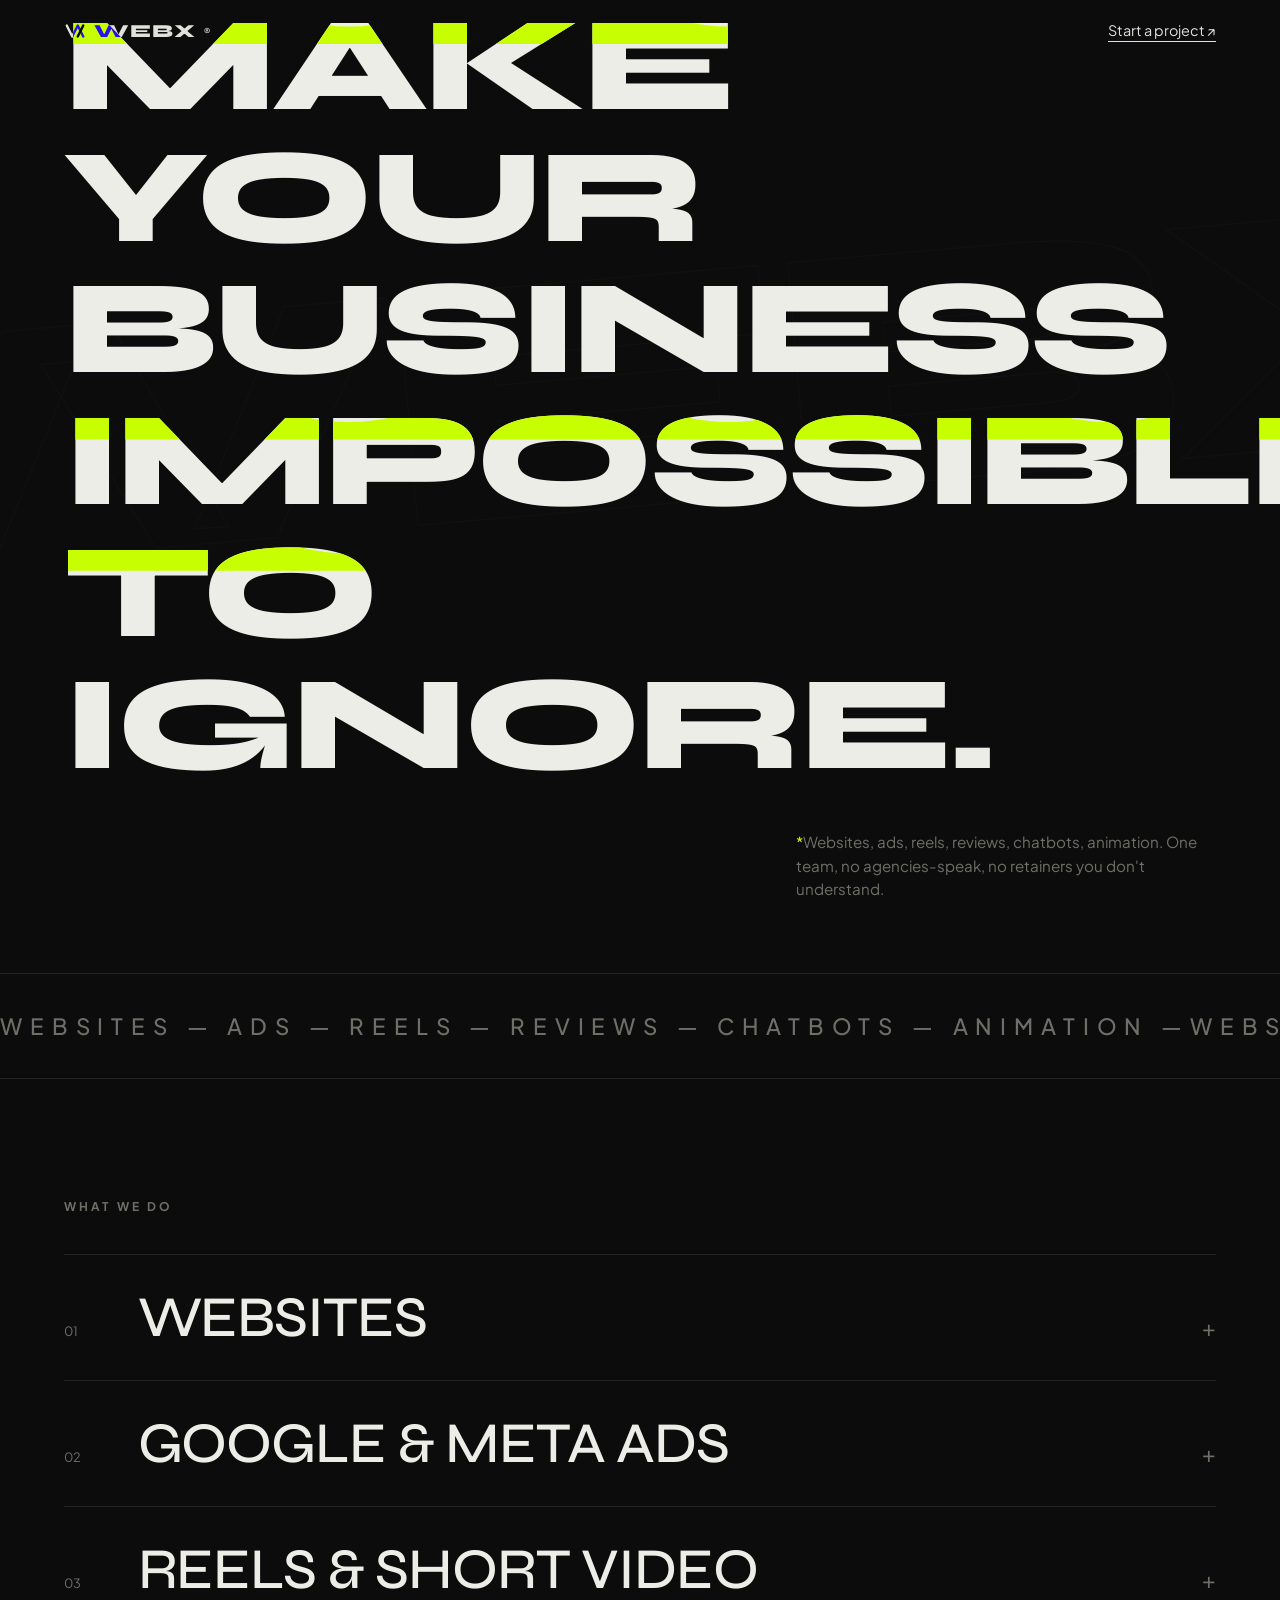
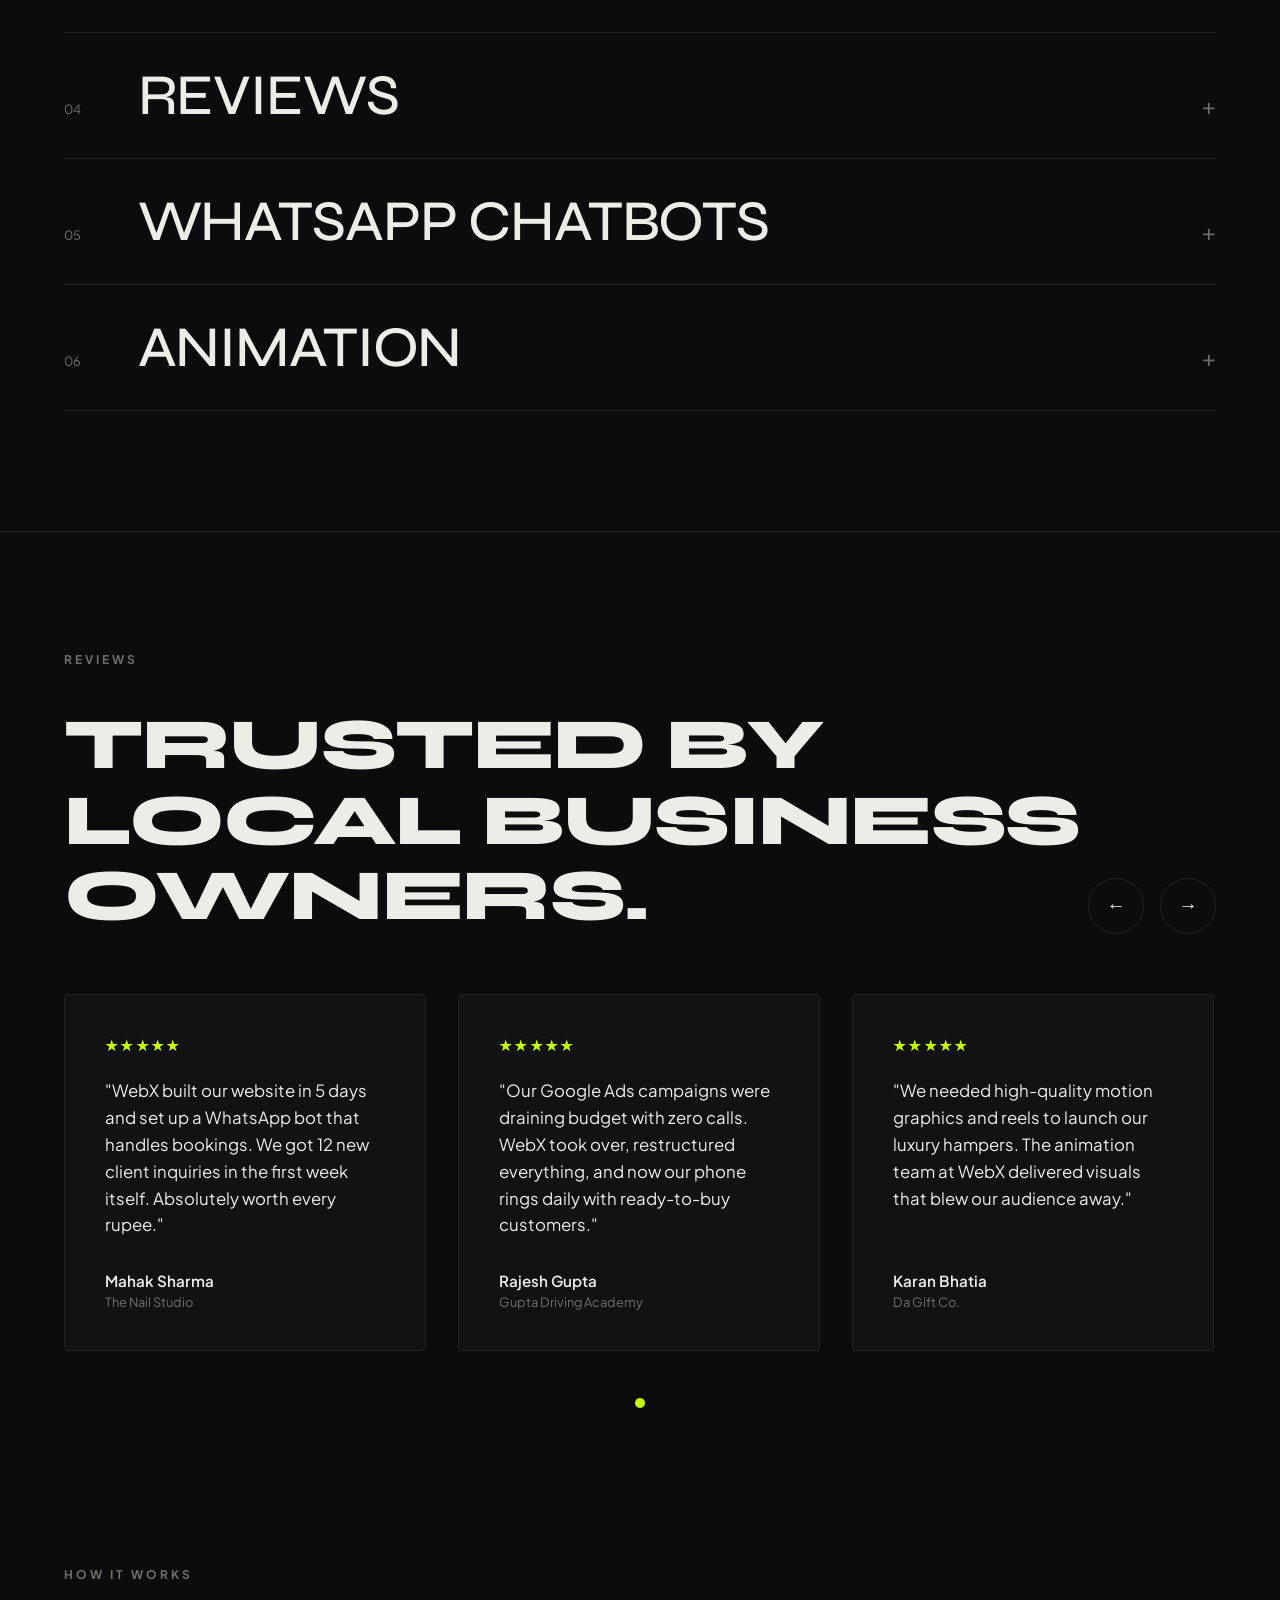
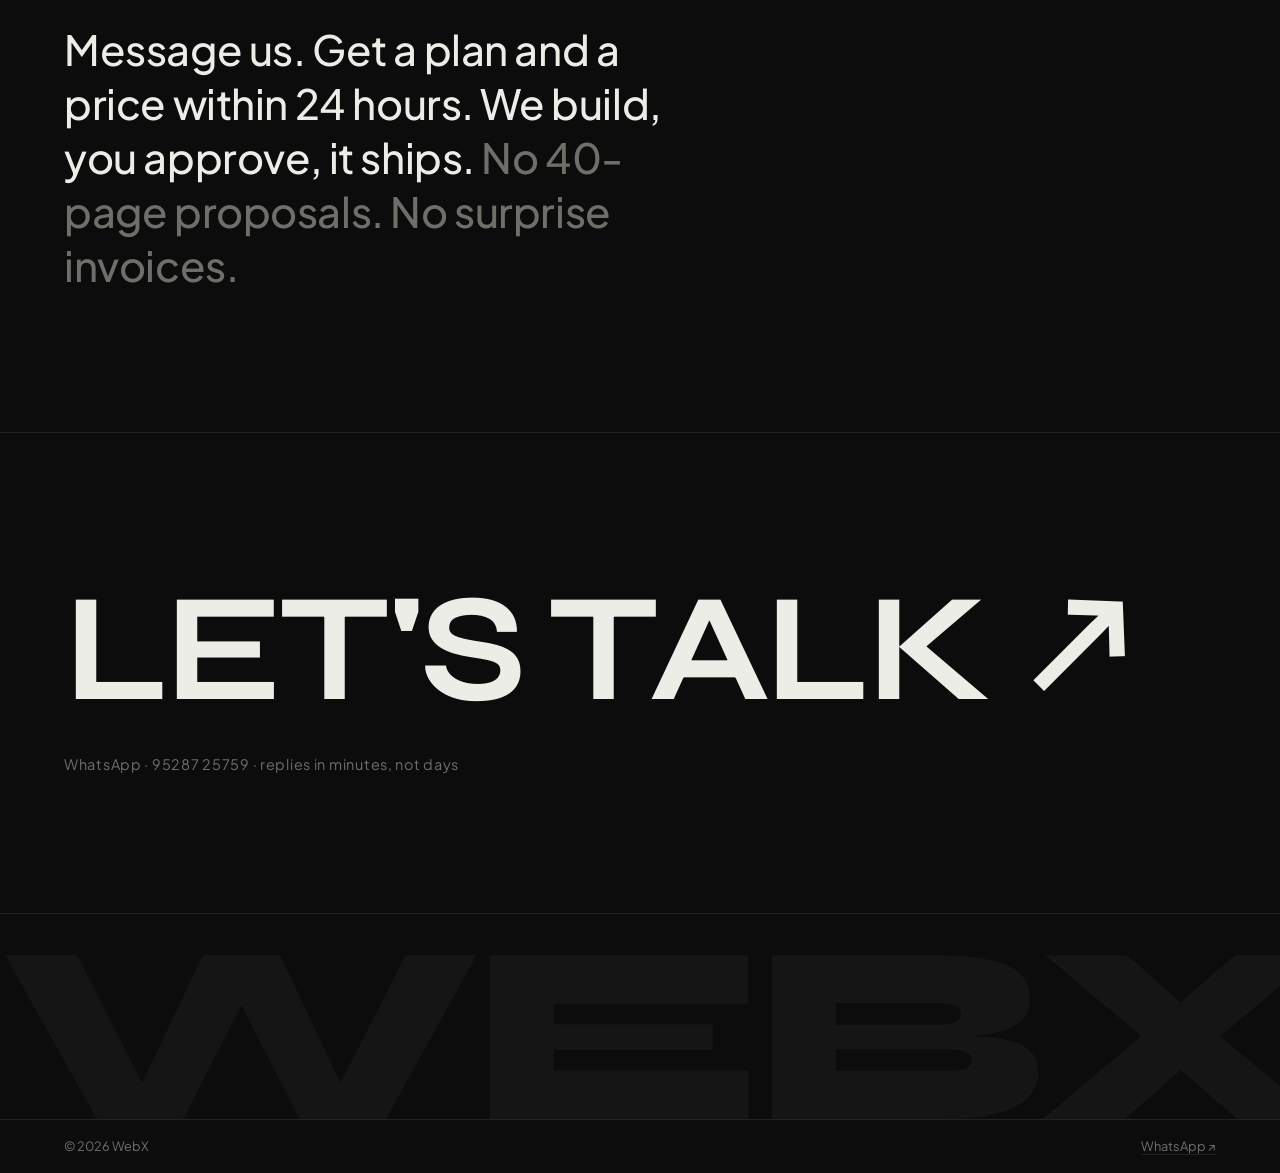
==== commit 103d691e: "feat: add testimonials slider, enlarge marquee, add logo - Add sliding testimonial/review section wi" ====
--- a/public/index.html
+++ b/public/index.html
@@ -82,6 +82,8 @@
       <div class="marquee-track">
         <span>WEBSITES — ADS — REELS — REVIEWS — CHATBOTS — ANIMATION — </span>
         <span>WEBSITES — ADS — REELS — REVIEWS — CHATBOTS — ANIMATION — </span>
+        <span>WEBSITES — ADS — REELS — REVIEWS — CHATBOTS — ANIMATION — </span>
+        <span>WEBSITES — ADS — REELS — REVIEWS — CHATBOTS — ANIMATION — </span>
       </div>
     </div>
 
@@ -140,6 +142,57 @@
       </ul>
     </section>
 
+    <!-- Testimonials -->
+    <section class="testimonials" id="reviews">
+      <h2 class="kicker">Reviews</h2>
+      <div class="testimonials-header">
+        <h3 class="testimonials-title">Trusted by local business owners.</h3>
+        <div class="testimonials-nav">
+          <button class="nav-btn prev" id="btn-review-prev" aria-label="Previous review">←</button>
+          <button class="nav-btn next" id="btn-review-next" aria-label="Next review">→</button>
+        </div>
+      </div>
+      
+      <div class="slider-viewport">
+        <div class="slider-track" id="review-track">
+          
+          <div class="testimonial-card" id="review-card-1">
+            <div class="stars">★★★★★</div>
+            <p class="review-text">"WebX built our website in 5 days and set up a WhatsApp bot that handles bookings. We got 12 new client inquiries in the first week itself. Absolutely worth every rupee."</p>
+            <div class="client-info">
+              <span class="client-name">Mahak Sharma</span>
+              <span class="client-company">The Nail Studio</span>
+            </div>
+          </div>
+          
+          <div class="testimonial-card" id="review-card-2">
+            <div class="stars">★★★★★</div>
+            <p class="review-text">"Our Google Ads campaigns were draining budget with zero calls. WebX took over, restructured everything, and now our phone rings daily with ready-to-buy customers."</p>
+            <div class="client-info">
+              <span class="client-name">Rajesh Gupta</span>
+              <span class="client-company">Gupta Driving Academy</span>
+            </div>
+          </div>
+          
+          <div class="testimonial-card" id="review-card-3">
+            <div class="stars">★★★★★</div>
+            <p class="review-text">"We needed high-quality motion graphics and reels to launch our luxury hampers. The animation team at WebX delivered visuals that blew our audience away."</p>
+            <div class="client-info">
+              <span class="client-name">Karan Bhatia</span>
+              <span class="client-company">Da Gift Co.</span>
+            </div>
+          </div>
+          
+        </div>
+      </div>
+      
+      <div class="slider-dots" id="review-dots">
+        <span class="dot active" data-index="0"></span>
+        <span class="dot" data-index="1"></span>
+        <span class="dot" data-index="2"></span>
+      </div>
+    </section>
+
     <!-- How -->
     <section class="how">
       <h2 class="kicker">How it works</h2>
--- a/public/styles.css
+++ b/public/styles.css
@@ -153,17 +153,20 @@
   border-top: 1px solid var(--rule);
   border-bottom: 1px solid var(--rule);
   overflow: hidden;
-  padding: 14px 0;
+  padding: 38px 0;
   white-space: nowrap;
 }
 .marquee-track {
-  display: inline-block;
-  animation: scroll 28s linear infinite;
+  display: inline-flex;
+  animation: scroll 20s linear infinite;
 }
 .marquee-track span {
-  font-size: 0.85rem;
-  letter-spacing: 0.2em;
-  color: var(--dim);
+  font-size: 1.4rem;
+  letter-spacing: 0.35em;
+  color: var(--dim);
+  text-transform: uppercase;
+  font-weight: 500;
+  padding-right: 0;
 }
 @keyframes scroll {
   from { transform: translateX(0); }
@@ -307,6 +310,154 @@
 .footer-meta a { border-bottom: 1px solid var(--rule); transition: color 0.2s; }
 .footer-meta a:hover { color: var(--ink); }
 
+/* Testimonials Slider */
+.testimonials {
+  padding: 120px var(--pad);
+  border-top: 1px solid var(--rule);
+  position: relative;
+  overflow: hidden;
+}
+.testimonials-header {
+  display: flex;
+  justify-content: space-between;
+  align-items: flex-end;
+  margin-bottom: 60px;
+}
+.testimonials-title {
+  font-size: clamp(2rem, 6vw, 4.5rem);
+  font-weight: 800;
+  font-family: 'Syne', sans-serif;
+  letter-spacing: -0.02em;
+  max-width: 15ch;
+  line-height: 1.05;
+  text-transform: uppercase;
+}
+.testimonials-nav {
+  display: flex;
+  gap: 16px;
+}
+.nav-btn {
+  background: none;
+  border: 1px solid var(--rule);
+  color: var(--ink);
+  width: 56px;
+  height: 56px;
+  border-radius: 50%;
+  cursor: pointer;
+  display: flex;
+  align-items: center;
+  justify-content: center;
+  font-size: 1.2rem;
+  transition: border-color 0.3s, background-color 0.3s, color 0.3s, transform 0.2s;
+}
+.nav-btn:hover {
+  border-color: var(--accent);
+  color: #0c0c0c;
+  background-color: var(--accent);
+  transform: scale(1.05);
+}
+.nav-btn:active {
+  transform: scale(0.95);
+}
+
+.slider-viewport {
+  overflow: hidden;
+  position: relative;
+  width: 100%;
+}
+.slider-track {
+  display: flex;
+  gap: 32px;
+  transition: transform 0.6s cubic-bezier(0.16, 1, 0.3, 1);
+  will-change: transform;
+}
+.testimonial-card {
+  min-width: calc(33.333% - 22px);
+  max-width: calc(33.333% - 22px);
+  flex-shrink: 0;
+  background-color: #121212;
+  border: 1px solid var(--rule);
+  padding: 40px;
+  border-radius: 4px;
+  display: flex;
+  flex-direction: column;
+  justify-content: space-between;
+  min-height: 320px;
+  transition: border-color 0.3s, transform 0.3s;
+}
+.testimonial-card:hover {
+  border-color: rgba(200, 255, 0, 0.4);
+  transform: translateY(-4px);
+}
+.testimonial-card .stars {
+  color: var(--accent);
+  font-size: 0.95rem;
+  letter-spacing: 0.15em;
+  margin-bottom: 24px;
+}
+.testimonial-card .review-text {
+  font-size: 1.05rem;
+  line-height: 1.6;
+  color: var(--ink);
+  margin-bottom: 32px;
+  flex: 1;
+}
+.testimonial-card .client-info {
+  display: flex;
+  flex-direction: column;
+  gap: 4px;
+}
+.testimonial-card .client-name {
+  font-weight: 600;
+  font-size: 0.95rem;
+}
+.testimonial-card .client-company {
+  font-size: 0.8rem;
+  color: var(--dim);
+}
+
+.slider-dots {
+  display: flex;
+  justify-content: center;
+  gap: 12px;
+  margin-top: 48px;
+}
+.slider-dots .dot {
+  width: 8px;
+  height: 8px;
+  border-radius: 50%;
+  background-color: var(--rule);
+  cursor: pointer;
+  transition: background-color 0.3s, transform 0.3s;
+}
+.slider-dots .dot:hover {
+  background-color: var(--dim);
+}
+.slider-dots .dot.active {
+  background-color: var(--accent);
+  transform: scale(1.25);
+}
+
+/* Responsiveness for Slider */
+@media (max-width: 1024px) {
+  .testimonial-card {
+    min-width: calc(50% - 16px);
+    max-width: calc(50% - 16px);
+  }
+}
+@media (max-width: 768px) {
+  .testimonials-header {
+    flex-direction: column;
+    align-items: flex-start;
+    gap: 24px;
+  }
+  .testimonial-card {
+    min-width: 100%;
+    max-width: 100%;
+    min-height: 280px;
+  }
+}
+
 /* Reveal */
 .reveal-up { opacity: 0; transform: translateY(30px); transition: opacity 0.7s ease, transform 0.7s ease; }
 .reveal-up.in { opacity: 1; transform: none; }
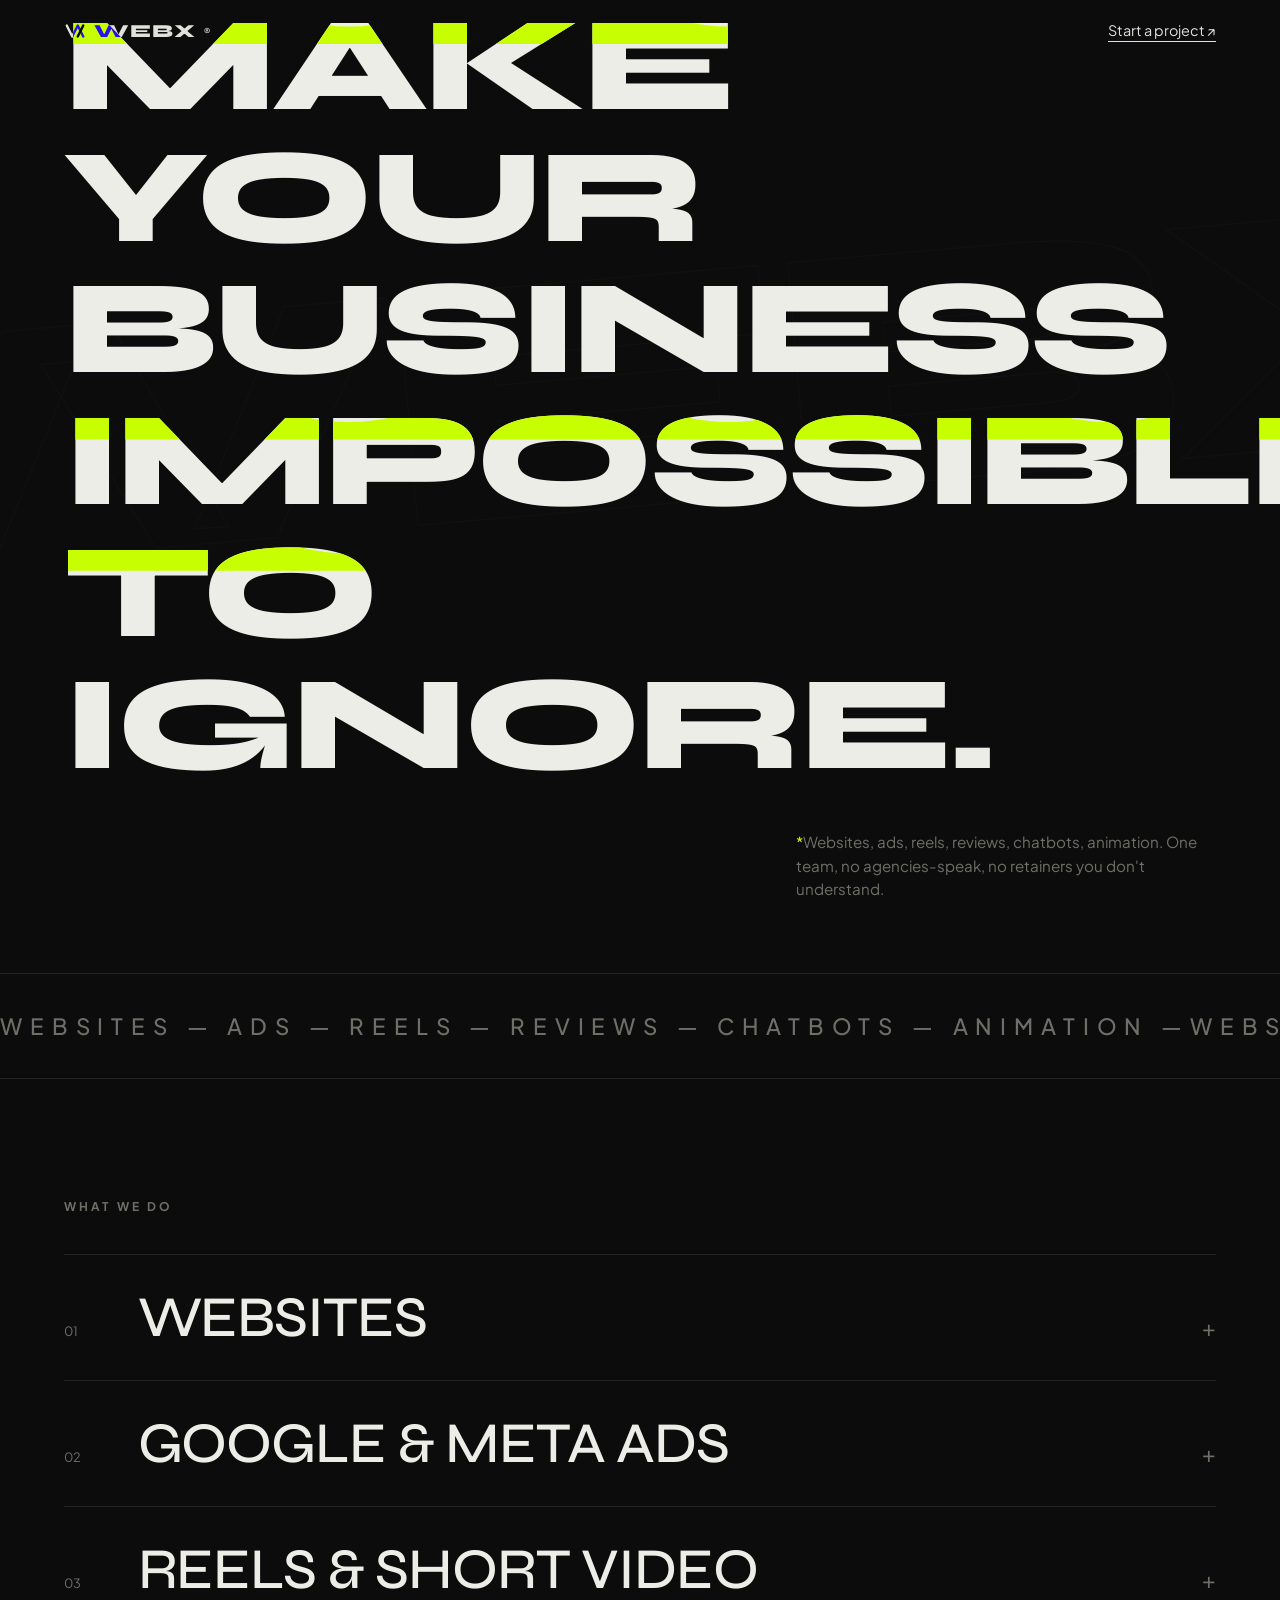
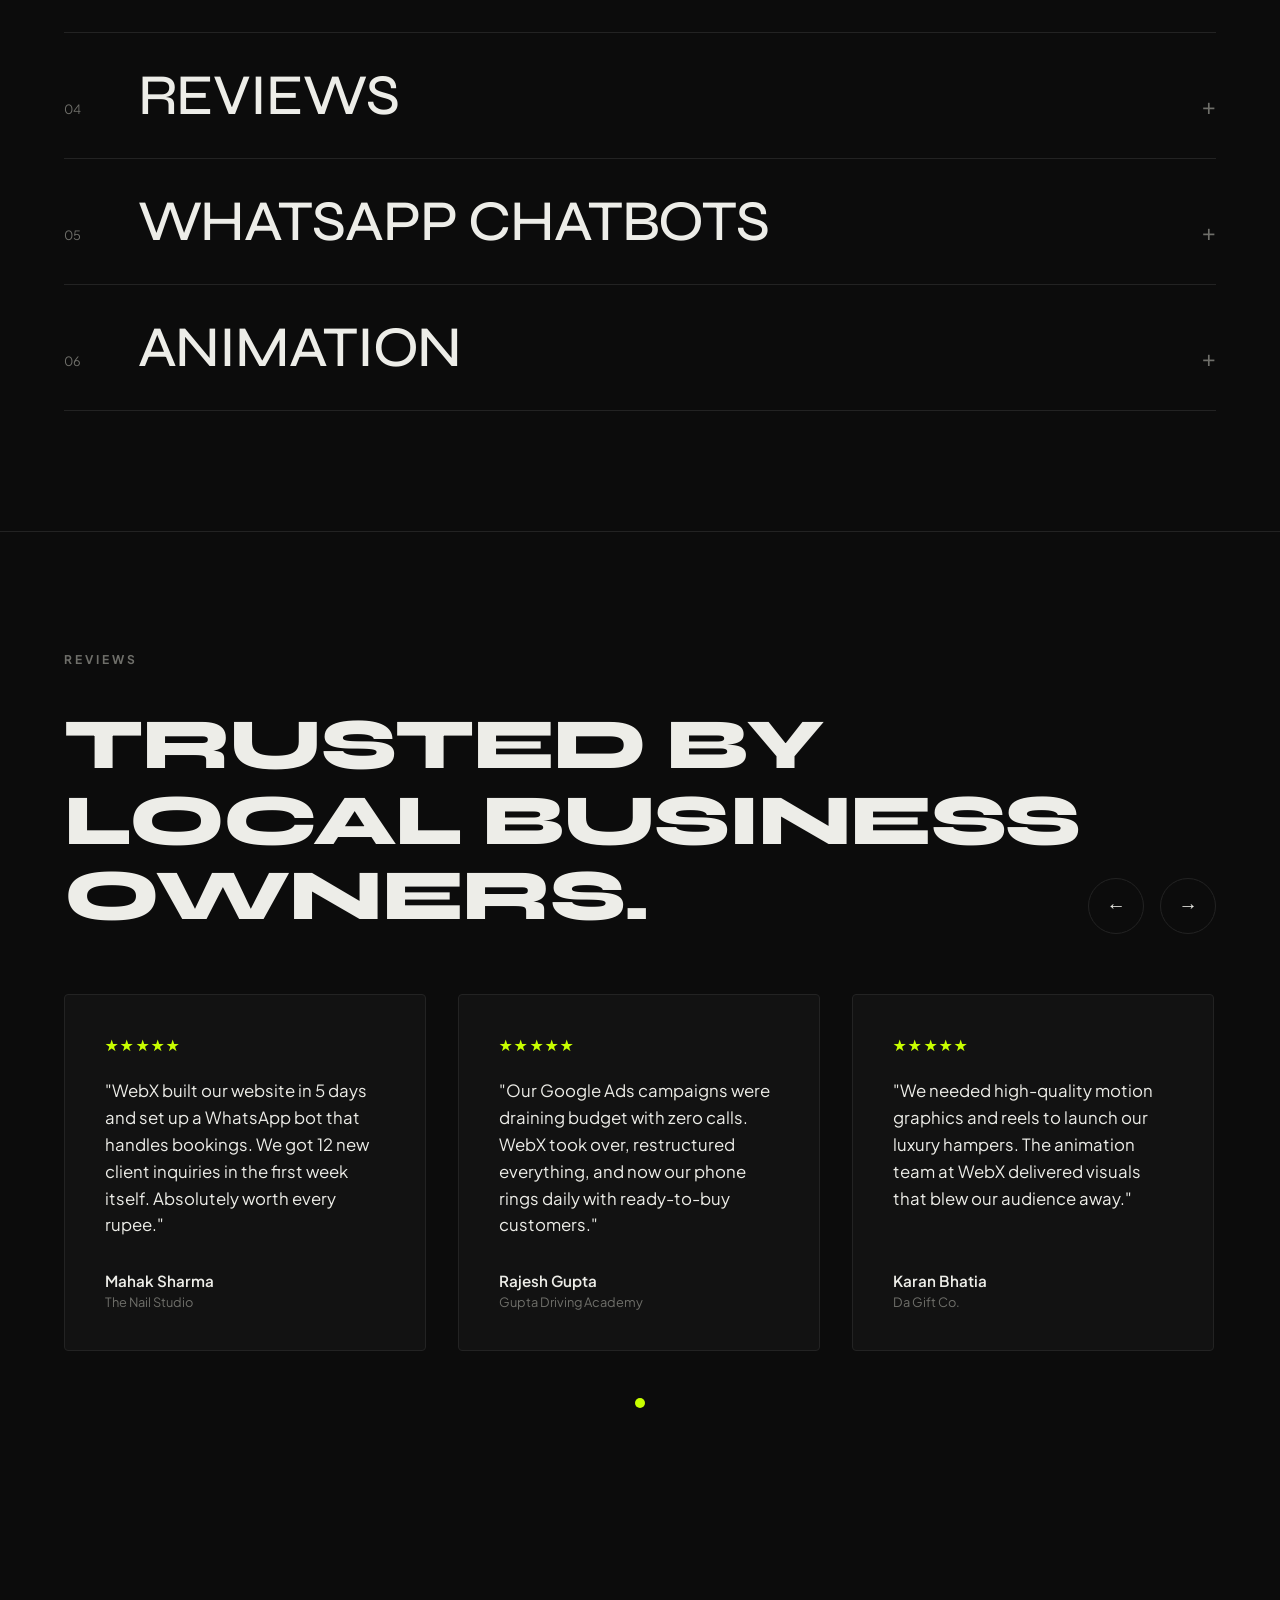
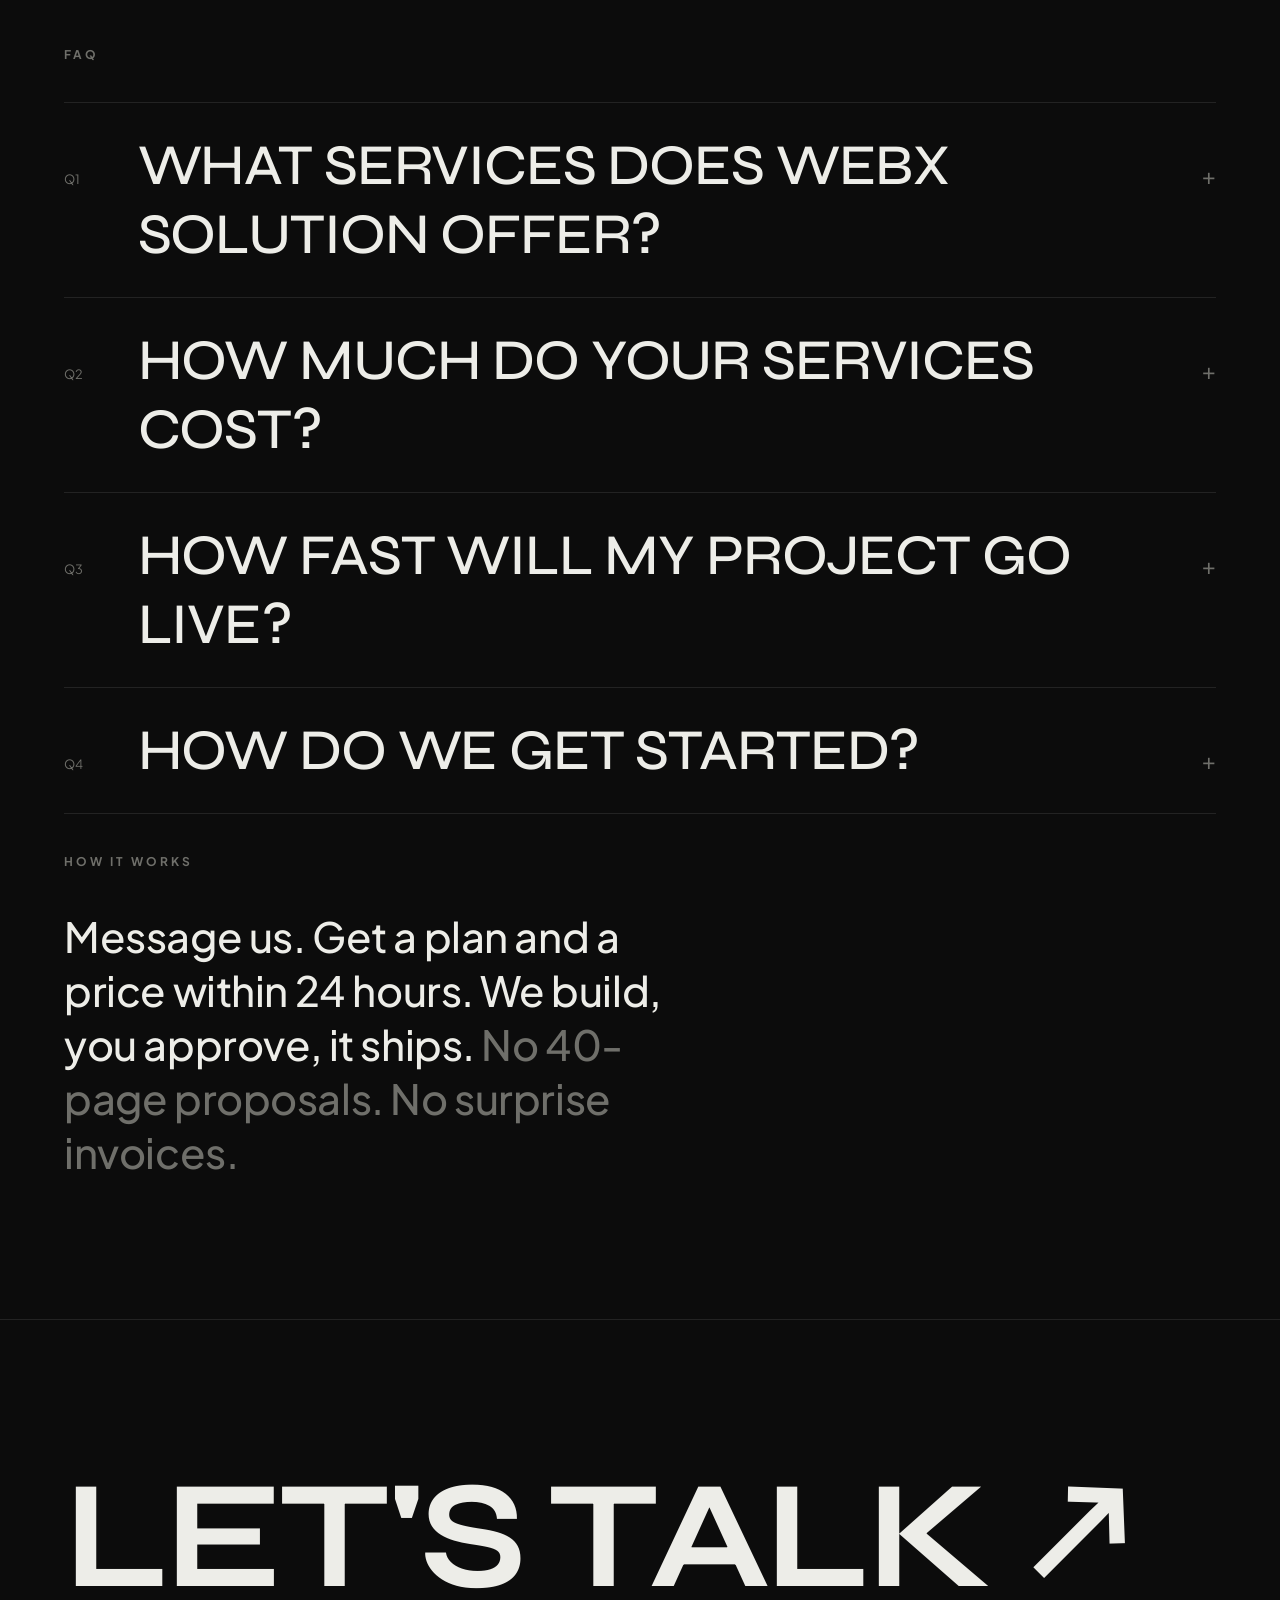
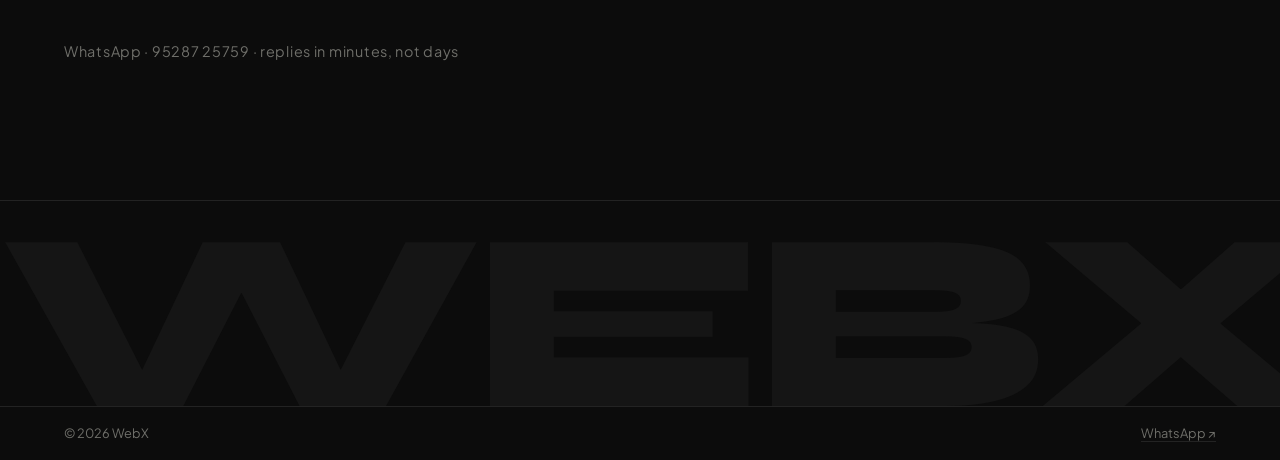
==== commit 41d7108e: "Optimize GEO/AI Search: Add llms.txt, add FAQ block, allow specific AI crawlers in robots.txt" ====
--- a/public/index.html
+++ b/public/index.html
@@ -25,6 +25,8 @@
   <link rel="preconnect" href="https://fonts.googleapis.com" />
   <link rel="preconnect" href="https://fonts.gstatic.com" crossorigin />
   <link href="https://fonts.googleapis.com/css2?family=Plus+Jakarta+Sans:wght@400;500;600;700&family=Syne:wght@700;800&display=swap" rel="stylesheet" />
+  <link rel="icon" type="image/png" href="webx_logo.png" />
+  <link rel="apple-touch-icon" href="webx_logo.png" />
   <link rel="stylesheet" href="styles.css" />
 
   <!-- JSON-LD Structured Data for LocalBusiness/ProfessionalService -->
@@ -32,21 +34,90 @@
   {
     "@context": "https://schema.org",
     "@type": "ProfessionalService",
-    "name": "WebX",
+    "name": "WebX Solution",
     "url": "https://webx-12dfae.gitlab.io/",
-    "description": "WebX builds high-performance websites, manages high-ROAS Google & Meta ad campaigns, creates engaging short-form video content, and deploys intelligent WhatsApp chatbots for businesses.",
+    "logo": "https://webx-12dfae.gitlab.io/webx_logo.png",
+    "description": "WebX Solution builds high-performance websites, manages high-ROAS Google & Meta ad campaigns, creates engaging short-form video content, and deploys intelligent WhatsApp chatbots for businesses.",
     "telephone": "+919528725759",
-    "priceRange": "$$",
+    "priceRange": "₹₹",
     "address": {
       "@type": "PostalAddress",
+      "streetAddress": "Najafgarh",
+      "addressLocality": "New Delhi",
+      "addressRegion": "Delhi",
+      "postalCode": "110043",
       "addressCountry": "IN"
     },
+    "geo": {
+      "@type": "GeoCoordinates",
+      "latitude": "28.6090",
+      "longitude": "76.9858"
+    },
+    "openingHoursSpecification": {
+      "@type": "OpeningHoursSpecification",
+      "dayOfWeek": [
+        "Monday",
+        "Tuesday",
+        "Wednesday",
+        "Thursday",
+        "Friday",
+        "Saturday"
+      ],
+      "opens": "09:00",
+      "closes": "19:00"
+    },
+    "sameAs": [
+      "https://github.com/daxx06",
+      "https://github.com/daxx06/webxcompany"
+    ],
     "serviceType": [
       "Web Design & Development",
       "Digital Marketing & Advertising",
       "Short Video Production",
       "WhatsApp Chatbot Automation",
       "Animation & Motion Design"
+    ]
+  }
+  </script>
+
+  <!-- JSON-LD Structured Data for FAQPage -->
+  <script type="application/ld+json">
+  {
+    "@context": "https://schema.org",
+    "@type": "FAQPage",
+    "mainEntity": [
+      {
+        "@type": "Question",
+        "name": "What services does WebX Solution offer?",
+        "acceptedAnswer": {
+          "@type": "Answer",
+          "text": "WebX Solution builds high-performance websites, manages search and social media ad campaigns (Google/Meta), produces engaging short-form video content (Reels), and sets up automated WhatsApp chatbots and Google Business Profile review engines."
+        }
+      },
+      {
+        "@type": "Question",
+        "name": "How much do your services cost?",
+        "acceptedAnswer": {
+          "@type": "Answer",
+          "text": "We work with clear, one-time project setup packages (typically between ₹15,000 and ₹50,000 depending on scope) rather than confusing monthly retainers. Ongoing ad management or active monthly optimizations can be bundled as separate retainers."
+        }
+      },
+      {
+        "@type": "Question",
+        "name": "How fast will my project go live?",
+        "acceptedAnswer": {
+          "@type": "Answer",
+          "text": "Basic websites, local Google Business Profiles, and initial WhatsApp automated booking channels are typically designed, tested, and launched within 5 to 7 business days."
+        }
+      },
+      {
+        "@type": "Question",
+        "name": "How do we get started?",
+        "acceptedAnswer": {
+          "@type": "Answer",
+          "text": "Simply click the 'Start a project' button to reach us directly on WhatsApp at +919528725759. We'll analyze your current online footprint and send over a customized action plan within 24 hours."
+        }
+      }
     ]
   }
   </script>
@@ -193,6 +264,53 @@
       </div>
     </section>
 
+    <!-- FAQ -->
+    <section class="faq" id="faq" style="padding: 120px var(--pad) 0;">
+      <h2 class="kicker">FAQ</h2>
+      <ul class="index">
+        <li class="index-row" id="faq-row-1">
+          <button class="index-head" id="faq-btn-1" aria-expanded="false">
+            <span class="num">Q1</span>
+            <h3 class="name">What services does WebX Solution offer?</h3>
+            <span class="plus">+</span>
+          </button>
+          <div class="index-body" id="faq-body-1">
+            <p>WebX Solution builds high-performance websites, manages search and social media ad campaigns (Google/Meta), produces engaging short-form video content (Reels), and sets up automated WhatsApp chatbots and Google Business Profile review engines.</p>
+          </div>
+        </li>
+        <li class="index-row" id="faq-row-2">
+          <button class="index-head" id="faq-btn-2" aria-expanded="false">
+            <span class="num">Q2</span>
+            <h3 class="name">How much do your services cost?</h3>
+            <span class="plus">+</span>
+          </button>
+          <div class="index-body" id="faq-body-2">
+            <p>We work with clear, one-time project setup packages (typically between ₹15,000 and ₹50,000 depending on scope) rather than confusing monthly retainers. Ongoing ad management or active monthly optimizations can be bundled as separate retainers.</p>
+          </div>
+        </li>
+        <li class="index-row" id="faq-row-3">
+          <button class="index-head" id="faq-btn-3" aria-expanded="false">
+            <span class="num">Q3</span>
+            <h3 class="name">How fast will my project go live?</h3>
+            <span class="plus">+</span>
+          </button>
+          <div class="index-body" id="faq-body-3">
+            <p>Basic websites, local Google Business Profiles, and initial WhatsApp automated booking channels are typically designed, tested, and launched within 5 to 7 business days.</p>
+          </div>
+        </li>
+        <li class="index-row" id="faq-row-4">
+          <button class="index-head" id="faq-btn-4" aria-expanded="false">
+            <span class="num">Q4</span>
+            <h3 class="name">How do we get started?</h3>
+            <span class="plus">+</span>
+          </button>
+          <div class="index-body" id="faq-body-4">
+            <p>Simply click the "Start a project" button to reach us directly on WhatsApp at +919528725759. We'll analyze your current online footprint and send over a customized action plan within 24 hours.</p>
+          </div>
+        </li>
+      </ul>
+    </section>
+
     <!-- How -->
     <section class="how">
       <h2 class="kicker">How it works</h2>
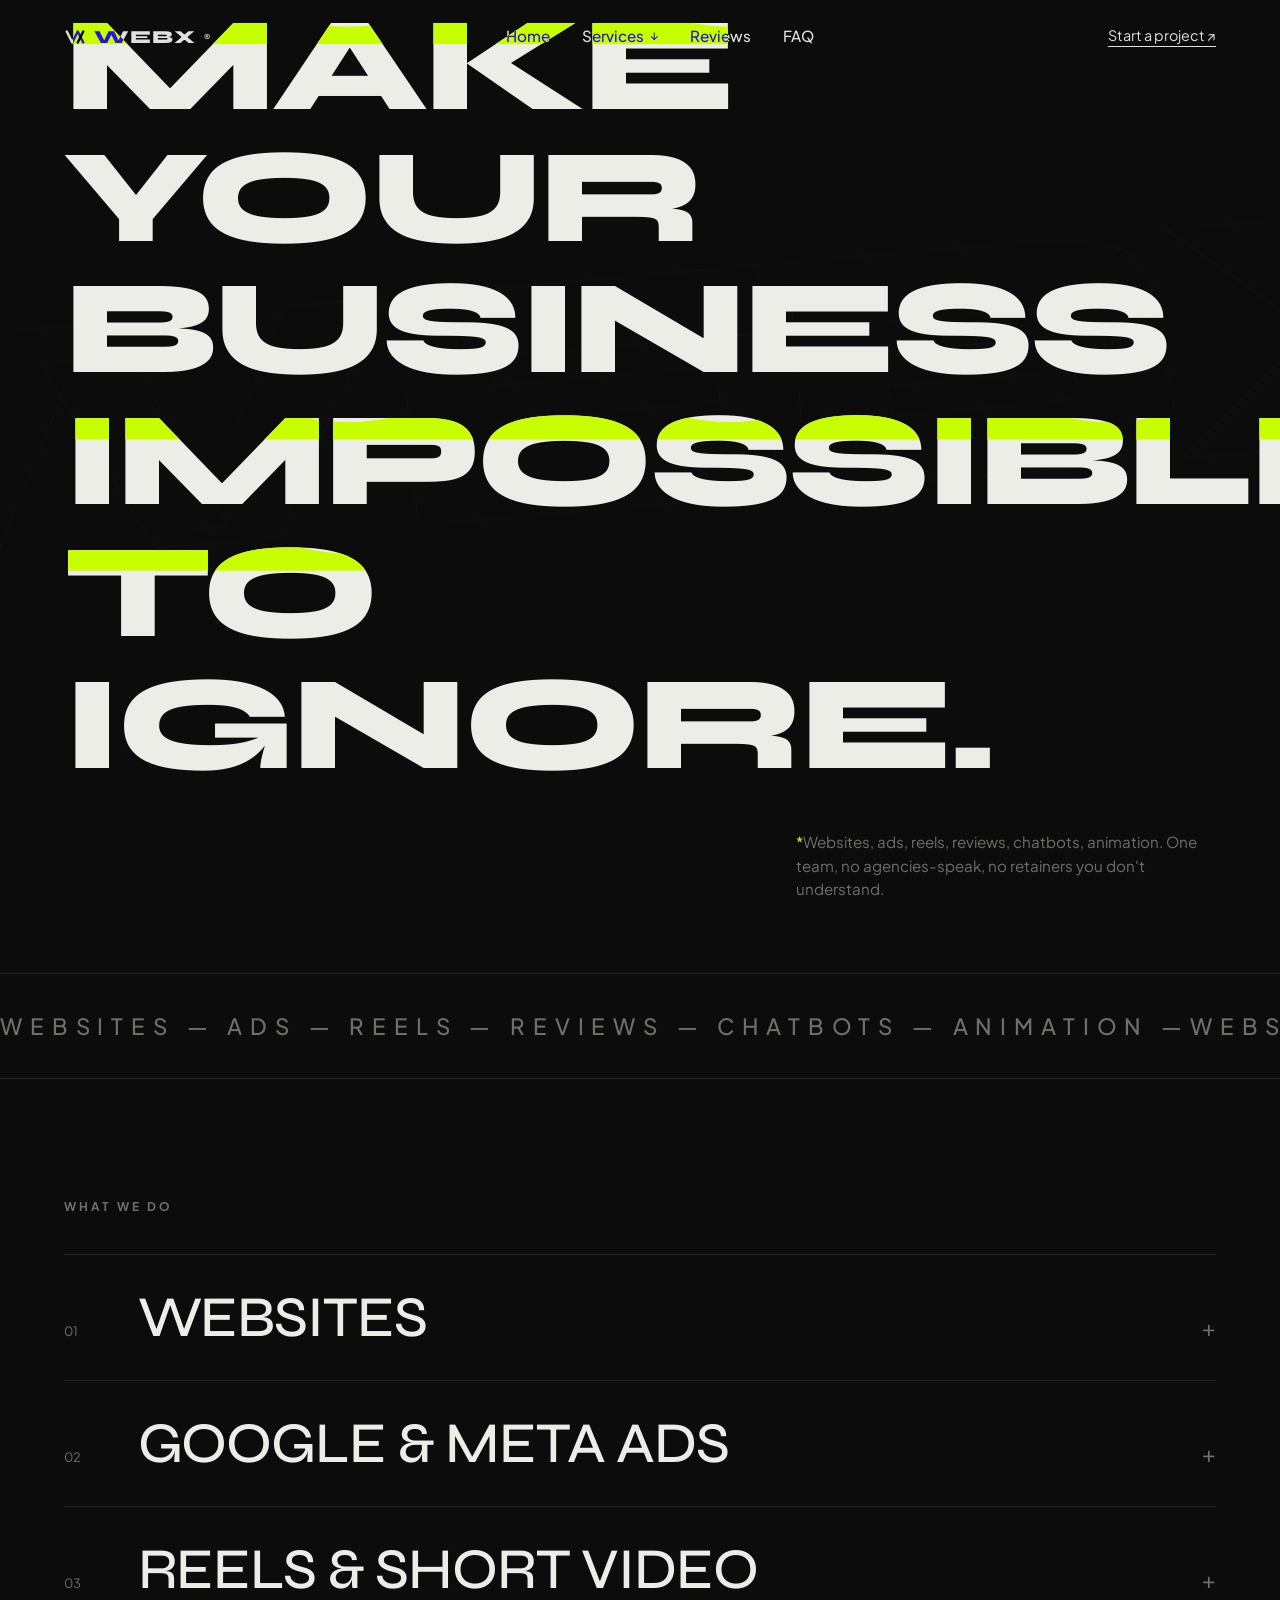
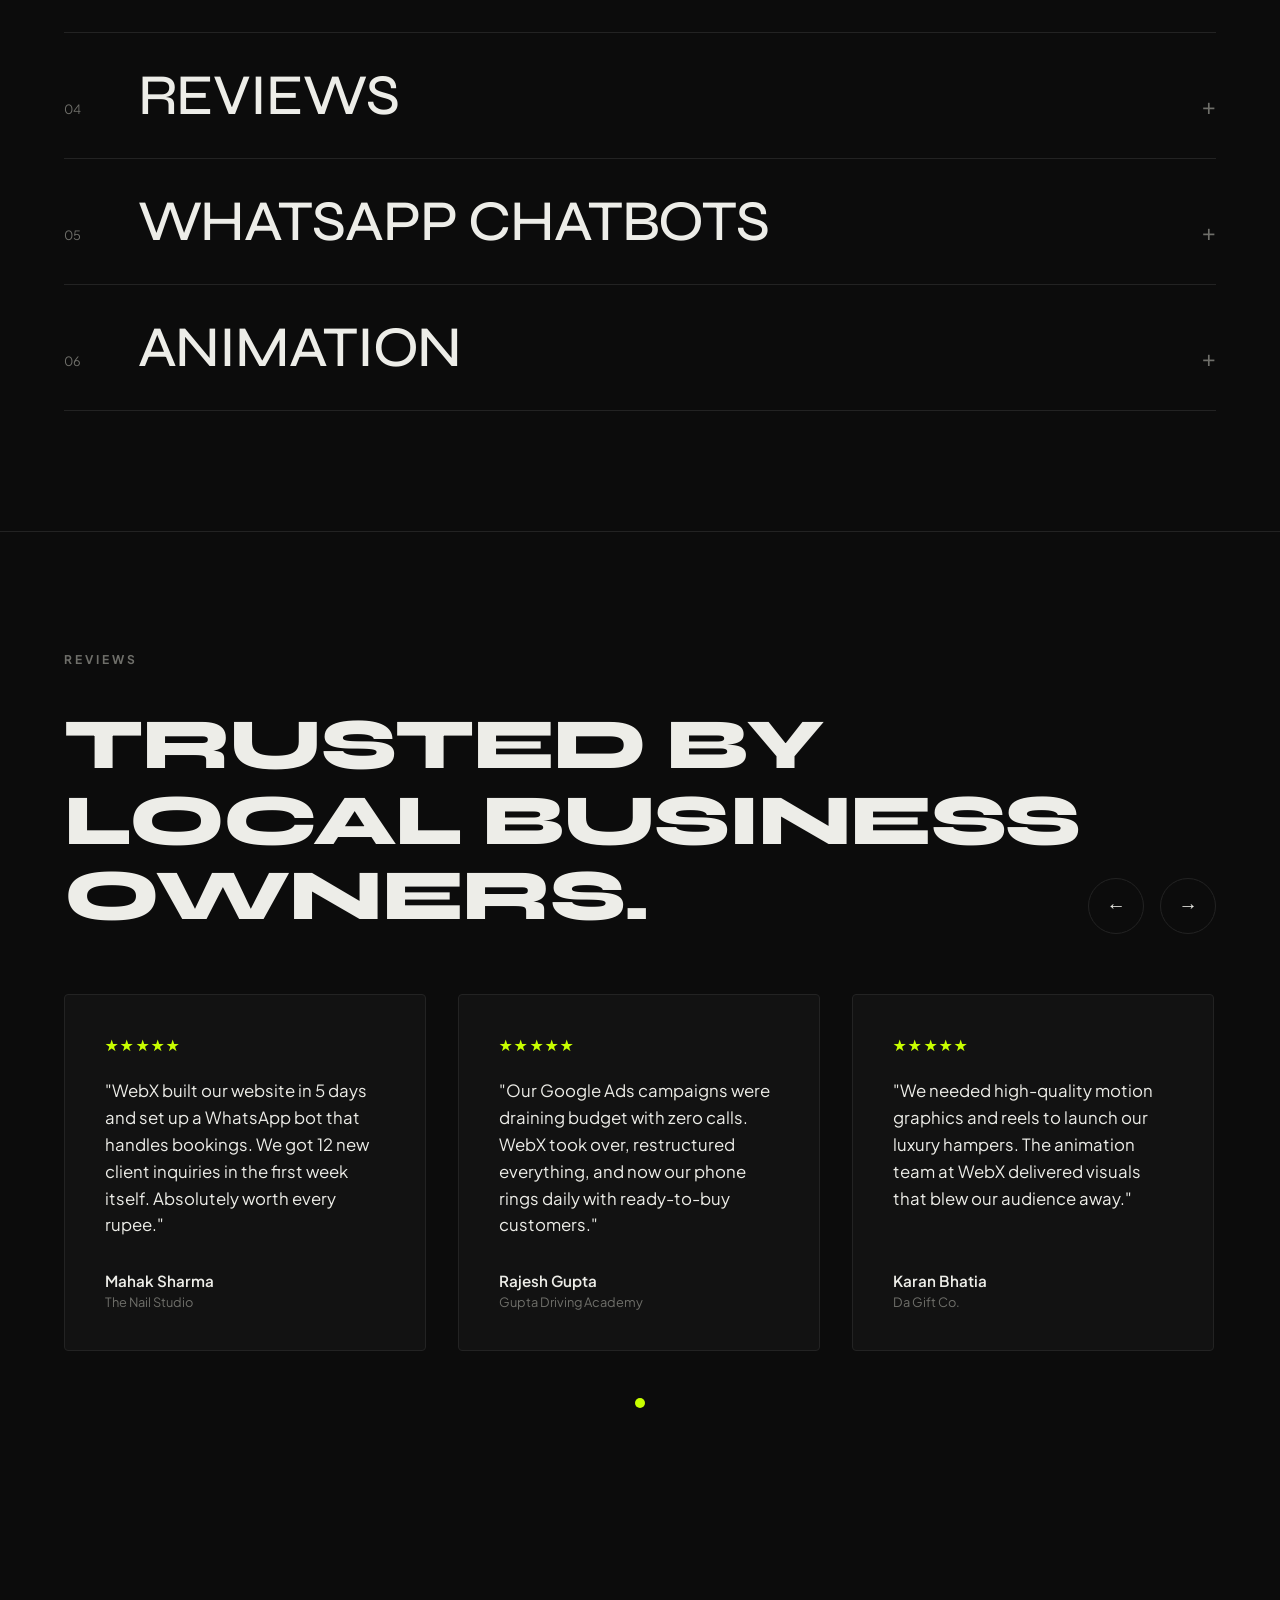
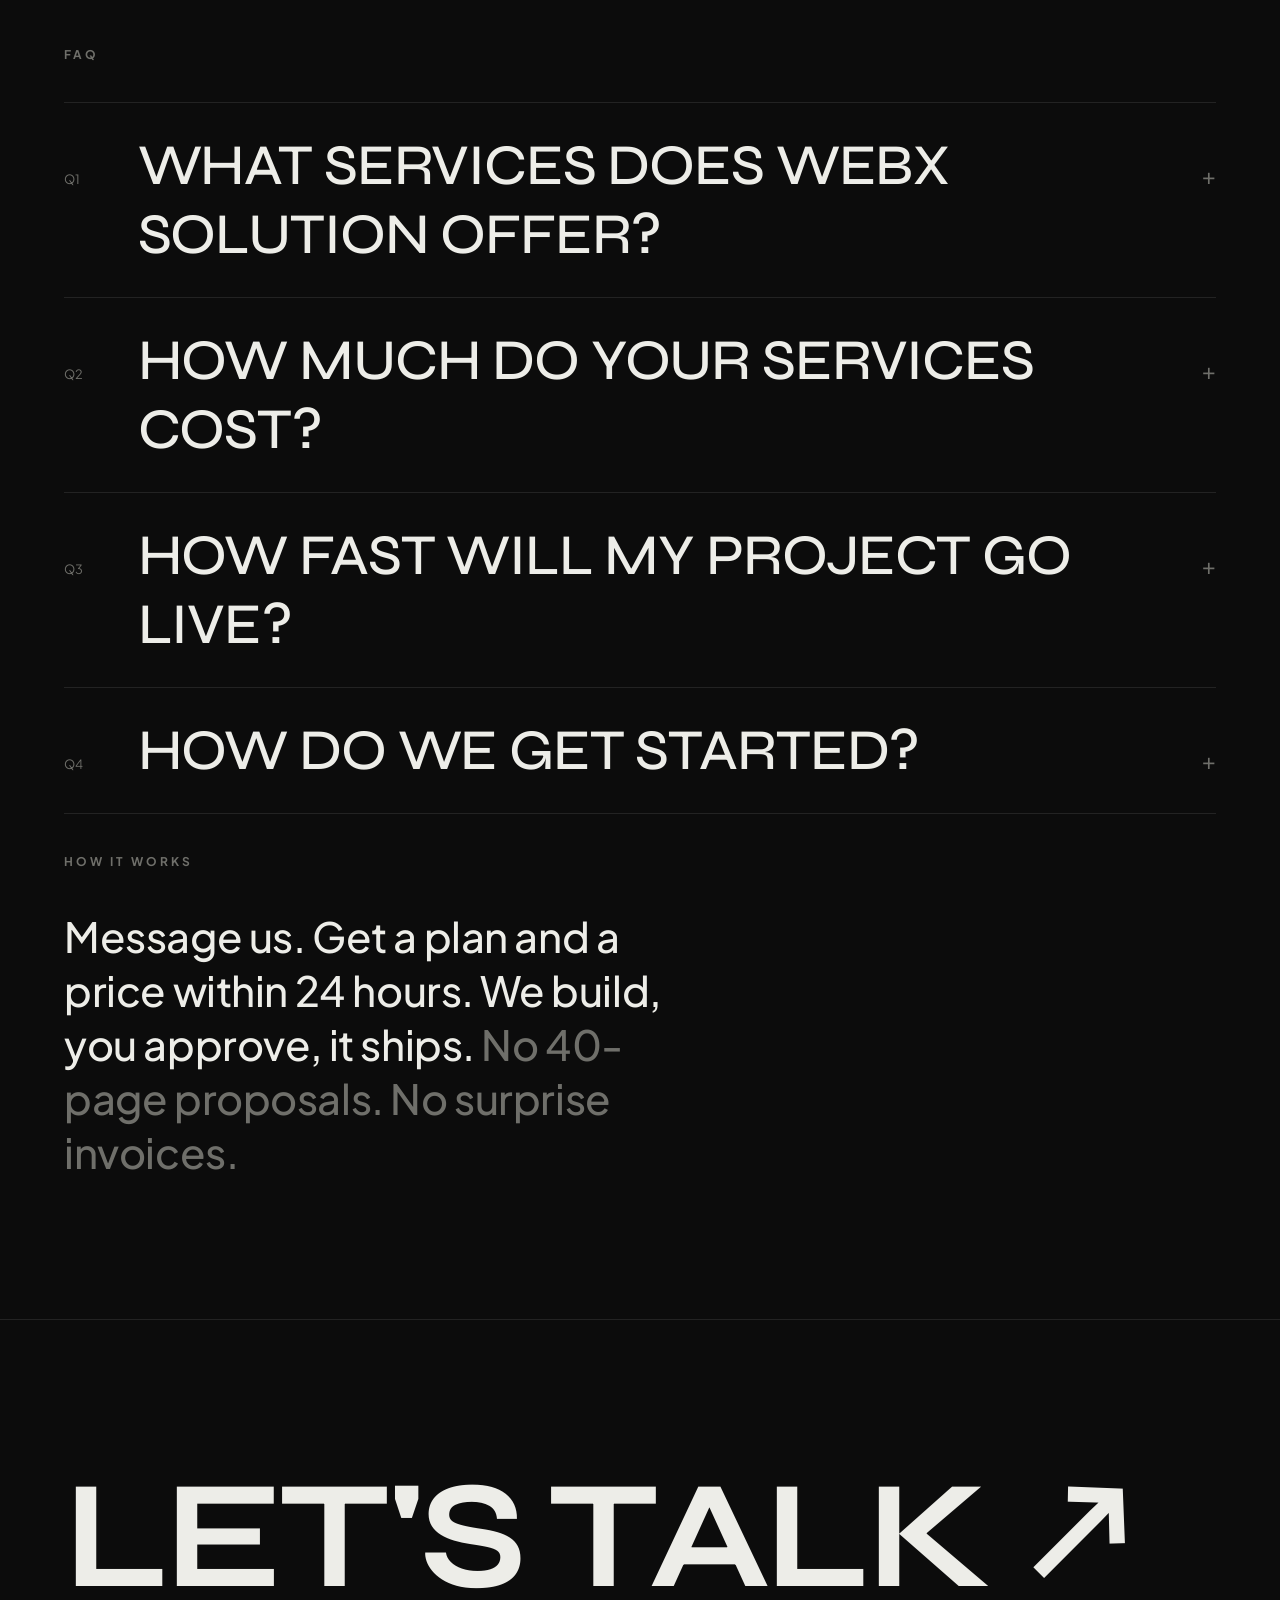
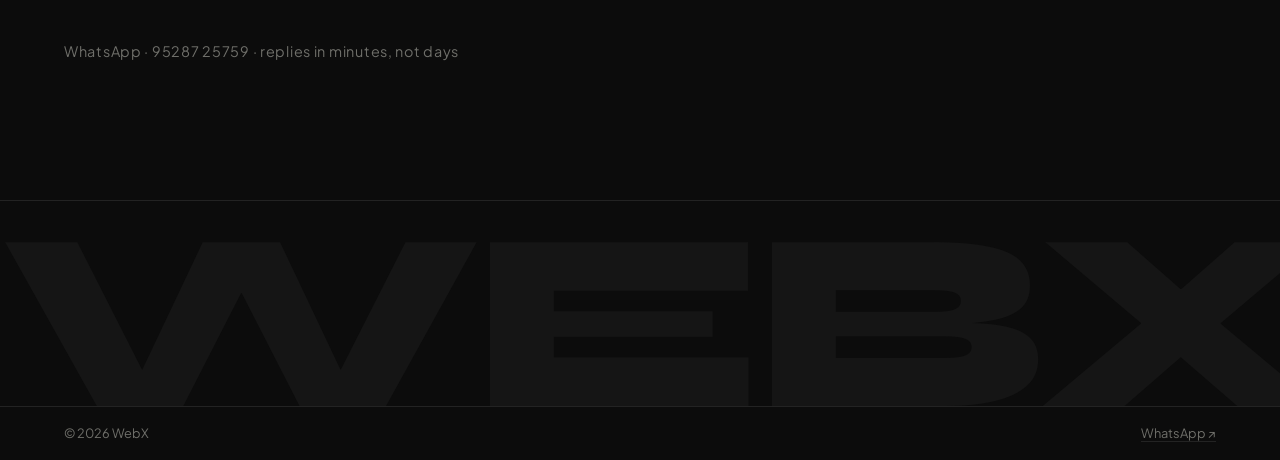
==== commit 820afaf8: "Deploy comprehensive local SEO & GEO upgrades: add service subpages, update sitemaps/schemas, allow " ====
--- a/public/index.html
+++ b/public/index.html
@@ -76,7 +76,49 @@
       "Short Video Production",
       "WhatsApp Chatbot Automation",
       "Animation & Motion Design"
-    ]
+    ],
+    "hasOfferCatalog": {
+      "@type": "OfferCatalog",
+      "name": "WebX Solution Services",
+      "itemListElement": [
+        {
+          "@type": "Offer",
+          "itemOffered": {
+            "@type": "Service",
+            "name": "Web Design & Development",
+            "url": "https://webx-12dfae.gitlab.io/services/websites.html",
+            "description": "High-performance website design and development packages for local businesses."
+          }
+        },
+        {
+          "@type": "Offer",
+          "itemOffered": {
+            "@type": "Service",
+            "name": "Google & Meta Ads Management",
+            "url": "https://webx-12dfae.gitlab.io/services/ads.html",
+            "description": "High-ROAS Google and Meta advertising campaigns targeting local customer acquisition."
+          }
+        },
+        {
+          "@type": "Offer",
+          "itemOffered": {
+            "@type": "Service",
+            "name": "Instagram Reels & Short Video Production",
+            "url": "https://webx-12dfae.gitlab.io/services/video.html",
+            "description": "Engaging vertical video concepts, scripts, and editing to build organic local brand awareness."
+          }
+        },
+        {
+          "@type": "Offer",
+          "itemOffered": {
+            "@type": "Service",
+            "name": "WhatsApp Chatbot & Marketing Automation",
+            "url": "https://webx-12dfae.gitlab.io/services/chatbots.html",
+            "description": "Official WhatsApp Business API setup with automated customer booking and FAQ reply systems."
+          }
+        }
+      ]
+    }
   }
   </script>
 
@@ -132,6 +174,20 @@
       </svg>
       <span>WEBX</span><sup>®</sup>
     </a>
+    <nav class="nav-menu" aria-label="Main navigation">
+      <a href="#top" class="menu-link">Home</a>
+      <div class="dropdown">
+        <button class="dropdown-trigger menu-link" aria-haspopup="true" aria-expanded="false">Services <span class="chevron">↓</span></button>
+        <div class="dropdown-menu">
+          <a href="services/websites.html">Website Design</a>
+          <a href="services/ads.html">Google &amp; Meta Ads</a>
+          <a href="services/video.html">Reels &amp; Video</a>
+          <a href="services/chatbots.html">WhatsApp Automation</a>
+        </div>
+      </div>
+      <a href="#reviews" class="menu-link">Reviews</a>
+      <a href="#faq" class="menu-link">FAQ</a>
+    </nav>
     <a class="nav-cta" id="nav-cta-start" href="https://wa.me/919528725759?text=Hi%20WebX" target="_blank" rel="noopener">Start a project ↗</a>
   </header>
 
@@ -168,7 +224,7 @@
             <h3 class="name">Websites</h3>
             <span class="plus">+</span>
           </button>
-          <div class="index-body" id="service-body-websites"><p>A site that loads fast and sells faster. Built mobile-first, found on Google, live in days — not months.</p></div>
+          <div class="index-body" id="service-body-websites"><p>High-speed digital platforms designed mobile-first and fully indexed on Google. Get a high-converting site live in 5-7 business days. <br><a href="services/websites.html" class="service-link">View website packages &amp; details ↗</a></p></div>
         </li>
         <li class="index-row" id="service-row-ads">
           <button class="index-head" id="service-btn-ads" aria-expanded="false">
@@ -176,7 +232,7 @@
             <h3 class="name">Google &amp; Meta Ads</h3>
             <span class="plus">+</span>
           </button>
-          <div class="index-body" id="service-body-ads"><p>Campaigns measured in calls and orders, not impressions. You see exactly where every rupee goes.</p></div>
+          <div class="index-body" id="service-body-ads"><p>Outcome-focused acquisition systems measured in qualified phone inquiries and booked consultations. Complete budget transparency. <br><a href="services/ads.html" class="service-link">View ads strategy &amp; cases ↗</a></p></div>
         </li>
         <li class="index-row" id="service-row-video">
           <button class="index-head" id="service-btn-video" aria-expanded="false">
@@ -184,7 +240,7 @@
             <h3 class="name">Reels &amp; Short Video</h3>
             <span class="plus">+</span>
           </button>
-          <div class="index-body" id="service-body-video"><p>Content people actually stop scrolling for. Shot, cut and posted on a schedule that keeps you visible.</p></div>
+          <div class="index-body" id="service-body-video"><p>Attention-grabbing vertical video concepts, scripts, and editing to build organic local brand awareness. <br><a href="services/video.html" class="service-link">View reels packages ↗</a></p></div>
         </li>
         <li class="index-row" id="service-row-reviews">
           <button class="index-head" id="service-btn-reviews" aria-expanded="false">
@@ -192,7 +248,7 @@
             <h3 class="name">Reviews</h3>
             <span class="plus">+</span>
           </button>
-          <div class="index-body" id="service-body-reviews"><p>More five-star proof, less chasing customers for it. We set up the system; the reviews follow.</p></div>
+          <div class="index-body" id="service-body-reviews"><p>More five-star social proof and higher local map visibility. We set up automated collection sequences so the reviews follow. <br><a href="#reviews" class="service-link">See client testimonials ↗</a></p></div>
         </li>
         <li class="index-row" id="service-row-chatbots">
           <button class="index-head" id="service-btn-chatbots" aria-expanded="false">
@@ -200,7 +256,7 @@
             <h3 class="name">WhatsApp Chatbots</h3>
             <span class="plus">+</span>
           </button>
-          <div class="index-body" id="service-body-chatbots"><p>Replies at 2am without you being awake. Capture leads, answer FAQs, take bookings — automatically.</p></div>
+          <div class="index-body" id="service-body-chatbots"><p>Official WhatsApp Business API setup with automated menus to respond instantly, collect reviews, and book slots 24/7. <br><a href="services/chatbots.html" class="service-link">View chatbot integration details ↗</a></p></div>
         </li>
         <li class="index-row" id="service-row-animation">
           <button class="index-head" id="service-btn-animation" aria-expanded="false">
--- a/public/styles.css
+++ b/public/styles.css
@@ -466,3 +466,243 @@
   .hero { min-height: 86vh; }
   .hero-note { align-self: flex-start; }
 }
+
+/* ── Navigation Menu & Dropdown Styling ── */
+.nav-menu {
+  display: flex;
+  align-items: center;
+  gap: 32px;
+}
+.menu-link {
+  font-size: 0.95rem;
+  font-weight: 500;
+  color: var(--ink);
+  background: none;
+  border: none;
+  font-family: inherit;
+  cursor: pointer;
+  padding: 6px 0;
+  border-bottom: 2px solid transparent;
+  transition: color 0.25s, border-bottom-color 0.25s;
+}
+.menu-link:hover {
+  color: var(--accent);
+}
+.dropdown {
+  position: relative;
+}
+.dropdown-trigger {
+  display: flex;
+  align-items: center;
+  gap: 6px;
+}
+.dropdown-trigger .chevron {
+  font-size: 0.75rem;
+  transition: transform 0.25s;
+}
+.dropdown:hover .dropdown-trigger .chevron {
+  transform: rotate(180deg);
+}
+.dropdown-menu {
+  position: absolute;
+  top: 100%;
+  left: 50%;
+  transform: translateX(-50%) translateY(12px);
+  background: rgba(12, 12, 12, 0.96);
+  border: 1px solid var(--rule);
+  border-radius: 8px;
+  padding: 10px 0;
+  min-width: 210px;
+  display: flex;
+  flex-direction: column;
+  opacity: 0;
+  visibility: hidden;
+  transition: opacity 0.25s, transform 0.25s, visibility 0.25s;
+  backdrop-filter: blur(12px);
+  -webkit-backdrop-filter: blur(12px);
+  box-shadow: 0 15px 45px rgba(0, 0, 0, 0.75);
+  z-index: 60;
+}
+.dropdown:hover .dropdown-menu {
+  opacity: 1;
+  visibility: visible;
+  transform: translateX(-50%) translateY(0);
+}
+.dropdown-menu a {
+  padding: 10px 20px;
+  font-size: 0.9rem;
+  color: var(--dim);
+  transition: color 0.25s, background-color 0.25s;
+}
+.dropdown-menu a:hover {
+  color: var(--accent);
+  background-color: rgba(200, 255, 0, 0.04);
+}
+
+/* Service Subpage Links inside Accordion */
+.service-link {
+  display: inline-block;
+  margin-top: 16px;
+  color: var(--accent);
+  font-size: 0.9rem;
+  font-weight: 600;
+  letter-spacing: 0.02em;
+  border-bottom: 1.5px solid transparent;
+  transition: border-color 0.2s, transform 0.2s;
+  text-transform: none;
+}
+.service-link:hover {
+  border-bottom-color: var(--accent);
+  transform: translateX(4px);
+}
+
+/* Breadcrumbs Styling */
+.breadcrumbs {
+  display: flex;
+  align-items: center;
+  gap: 8px;
+  font-size: 0.85rem;
+  color: var(--dim);
+  margin-bottom: 40px;
+}
+.breadcrumbs a {
+  transition: color 0.2s;
+}
+.breadcrumbs a:hover {
+  color: var(--ink);
+}
+.breadcrumbs .separator {
+  color: var(--rule);
+}
+
+/* General Layout for Service Subpages */
+.service-hero {
+  padding: 160px var(--pad) 80px;
+  border-bottom: 1px solid var(--rule);
+}
+.service-hero h1 {
+  font-size: clamp(2.4rem, 6.5vw, 5.5rem);
+  line-height: 1.05;
+  font-weight: 800;
+  text-transform: uppercase;
+  margin-bottom: 24px;
+}
+.service-hero .lead {
+  font-size: clamp(1.1rem, 2.2vw, 1.4rem);
+  line-height: 1.5;
+  max-width: 720px;
+  color: var(--dim);
+}
+.service-content {
+  padding: 80px var(--pad);
+}
+.grid-container {
+  display: grid;
+  grid-template-columns: repeat(auto-fit, minmax(300px, 1fr));
+  gap: 48px;
+  margin-bottom: 80px;
+}
+.content-block h2 {
+  font-family: 'Syne', sans-serif;
+  font-size: clamp(1.6rem, 4vw, 2.4rem);
+  text-transform: uppercase;
+  margin-bottom: 24px;
+}
+.content-block p {
+  color: var(--dim);
+  line-height: 1.7;
+  font-size: 1.05rem;
+  margin-bottom: 20px;
+}
+.content-block ul {
+  list-style: none;
+  color: var(--dim);
+  line-height: 1.7;
+  font-size: 1.05rem;
+}
+.content-block ul li {
+  margin-bottom: 12px;
+  position: relative;
+  padding-left: 20px;
+}
+.content-block ul li::before {
+  content: "—";
+  position: absolute;
+  left: 0;
+  color: var(--accent);
+}
+
+.table-container {
+  overflow-x: auto;
+  margin: 32px 0;
+}
+.pricing-table {
+  width: 100%;
+  border-collapse: collapse;
+  text-align: left;
+}
+.pricing-table th, .pricing-table td {
+  padding: 16px 24px;
+  border-bottom: 1px solid var(--rule);
+}
+.pricing-table th {
+  font-family: 'Syne', sans-serif;
+  text-transform: uppercase;
+  font-size: 0.85rem;
+  letter-spacing: 0.1em;
+  color: var(--dim);
+}
+.pricing-table td {
+  font-size: 0.95rem;
+}
+.pricing-table tr:hover td {
+  color: var(--ink);
+  background-color: rgba(255, 255, 255, 0.01);
+}
+
+.case-study-card {
+  border: 1px solid var(--rule);
+  background-color: rgba(255, 255, 255, 0.015);
+  border-radius: 12px;
+  padding: 40px;
+  margin-top: 40px;
+  box-shadow: 0 10px 40px rgba(0, 0, 0, 0.5);
+}
+.case-study-card .kicker {
+  margin-bottom: 16px;
+}
+.case-study-card h3 {
+  font-family: 'Syne', sans-serif;
+  font-size: 1.8rem;
+  text-transform: uppercase;
+  margin-bottom: 16px;
+}
+.case-study-card .metrics {
+  display: flex;
+  gap: 40px;
+  margin: 24px 0;
+  flex-wrap: wrap;
+}
+.metric-box {
+  display: flex;
+  flex-direction: column;
+}
+.metric-num {
+  font-family: 'Syne', sans-serif;
+  font-size: 2.5rem;
+  font-weight: 800;
+  color: var(--accent);
+}
+.metric-label {
+  font-size: 0.85rem;
+  color: var(--dim);
+  text-transform: uppercase;
+  letter-spacing: 0.05em;
+}
+
+@media (max-width: 768px) {
+  .nav-menu {
+    display: none; /* Keep header clean on mobile */
+  }
+}
+
